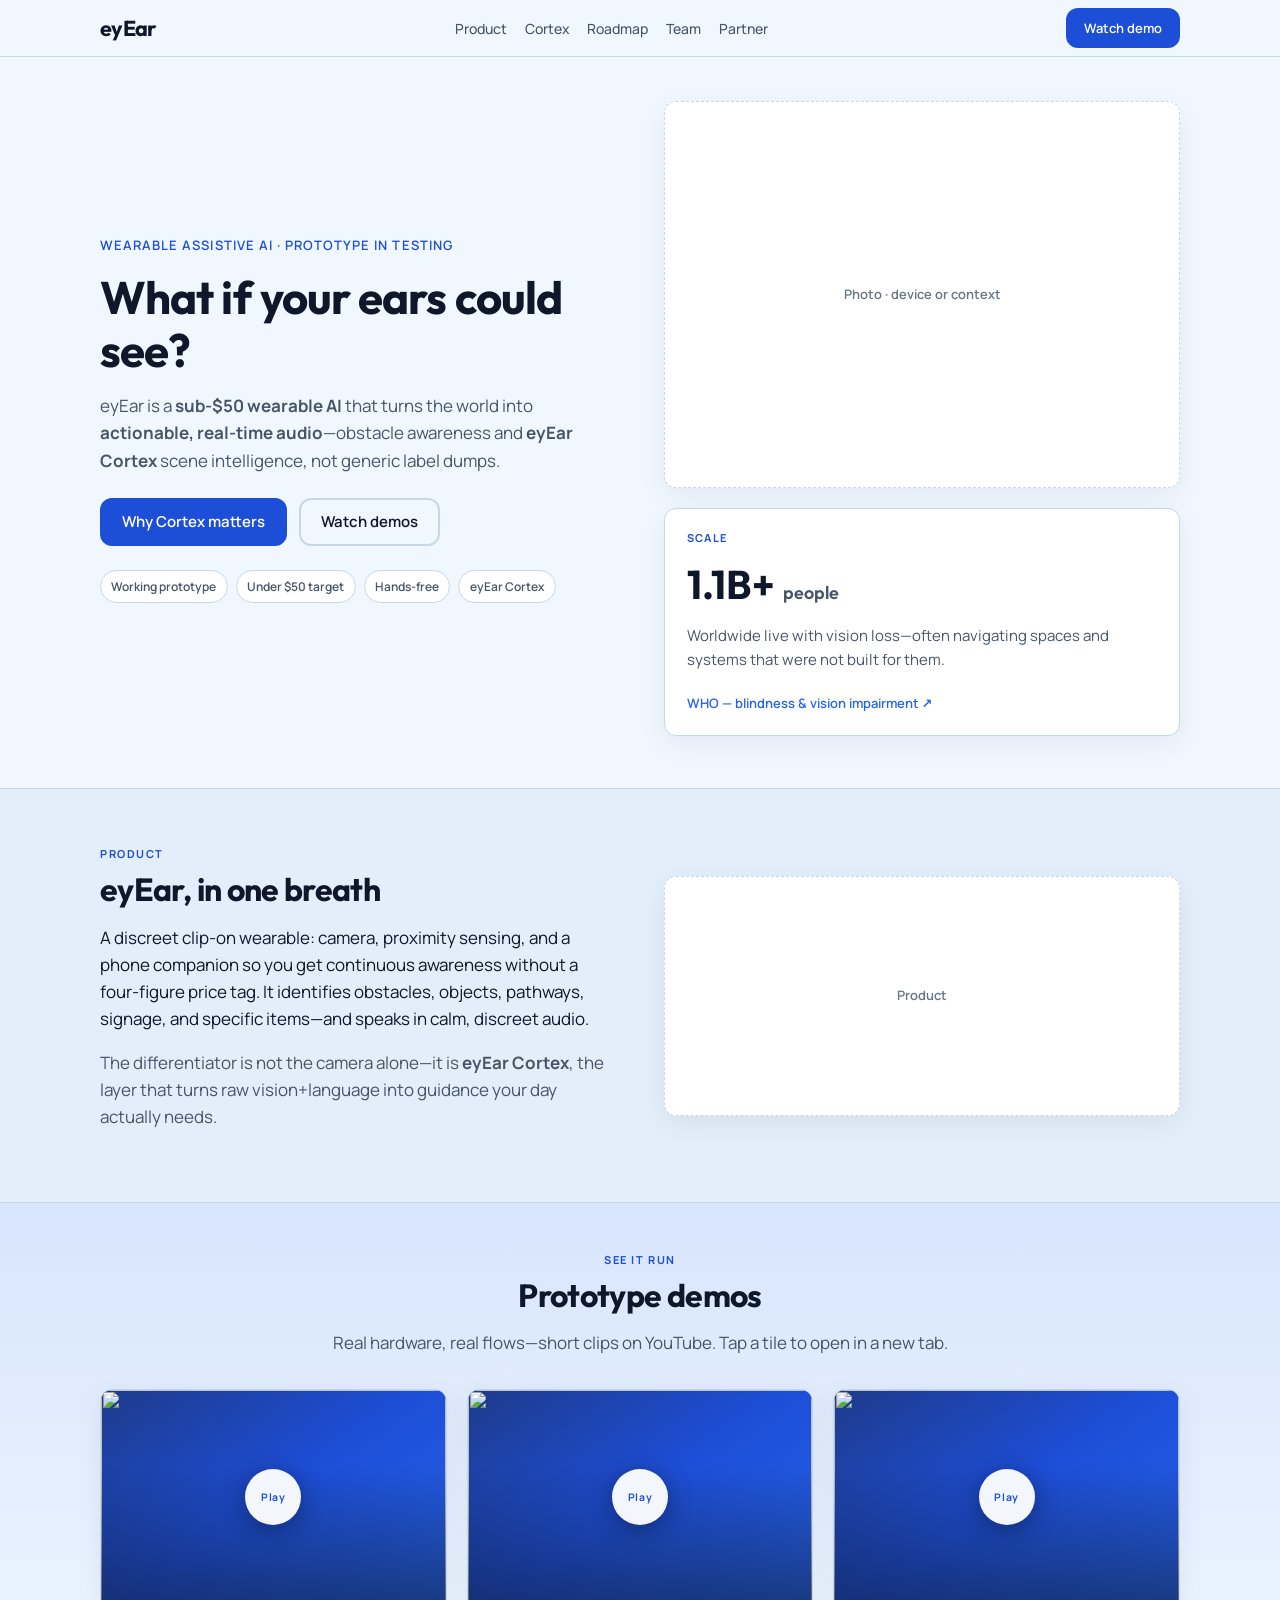
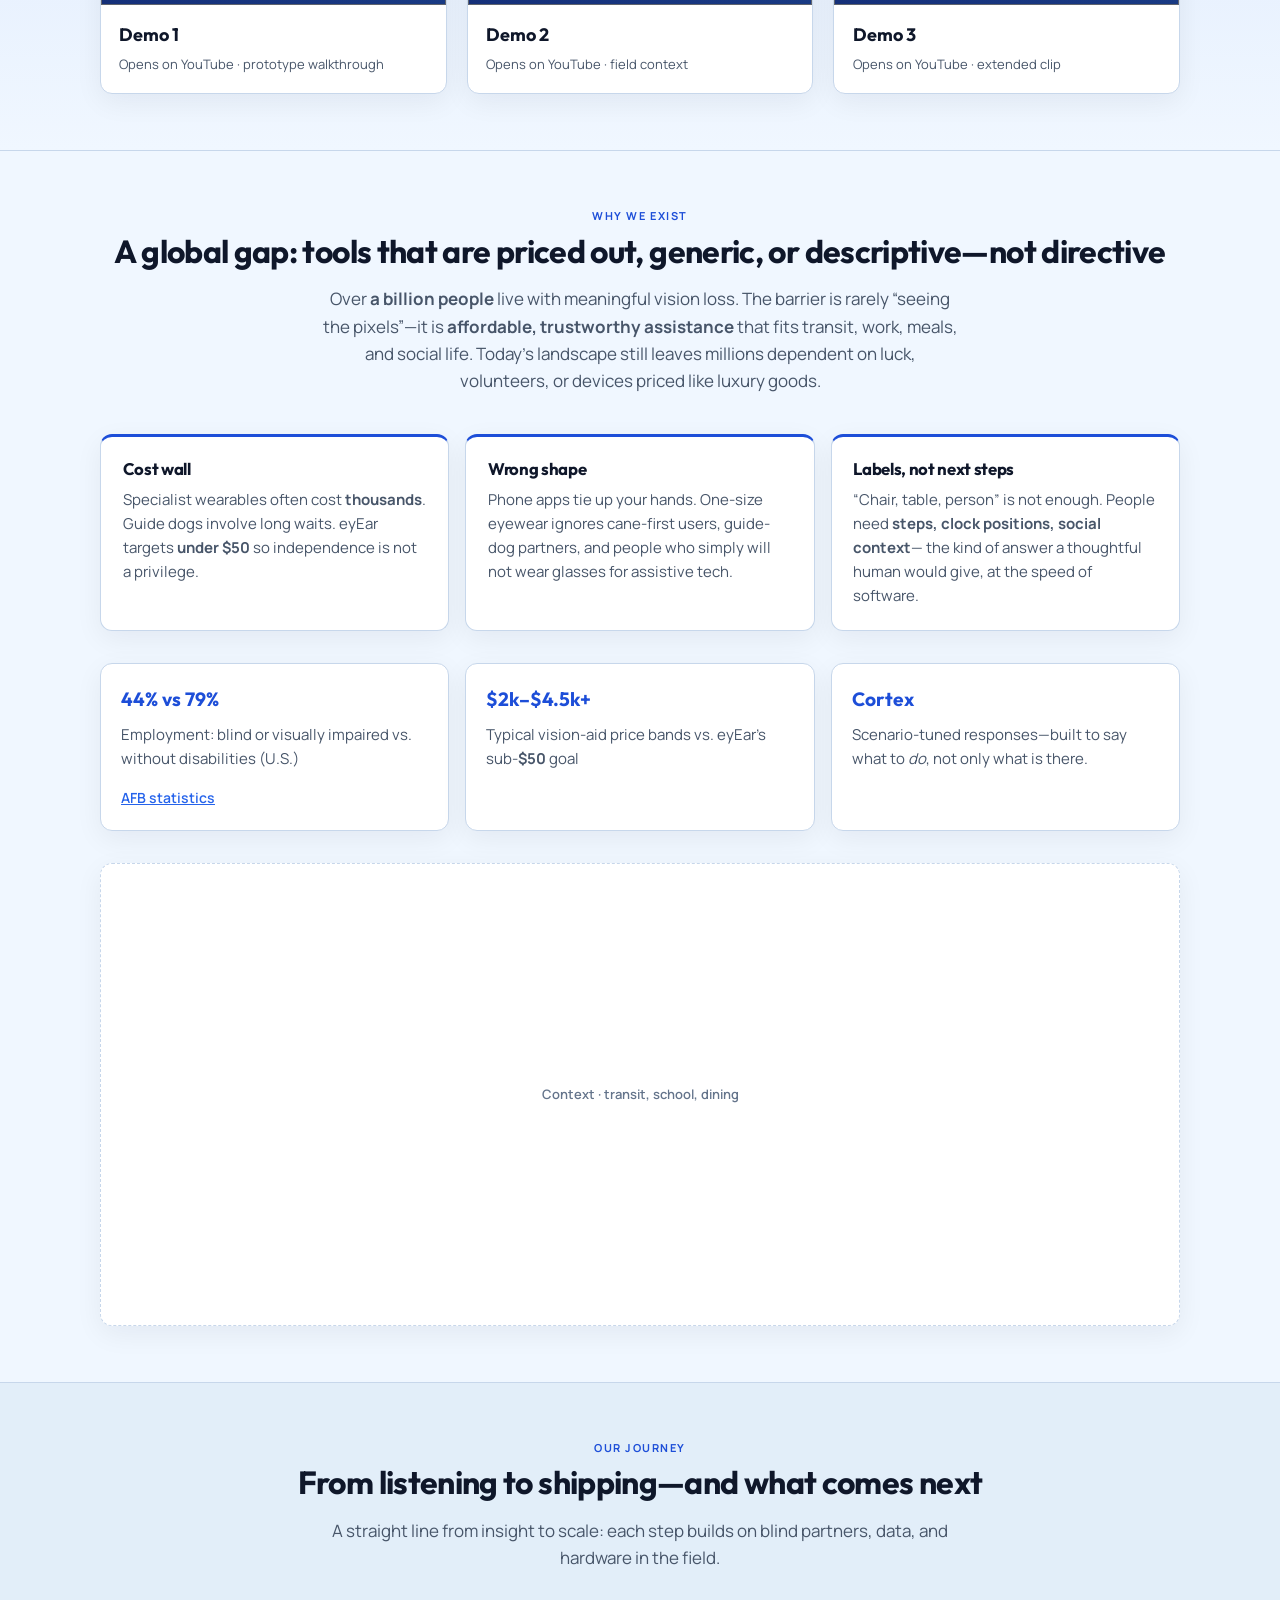
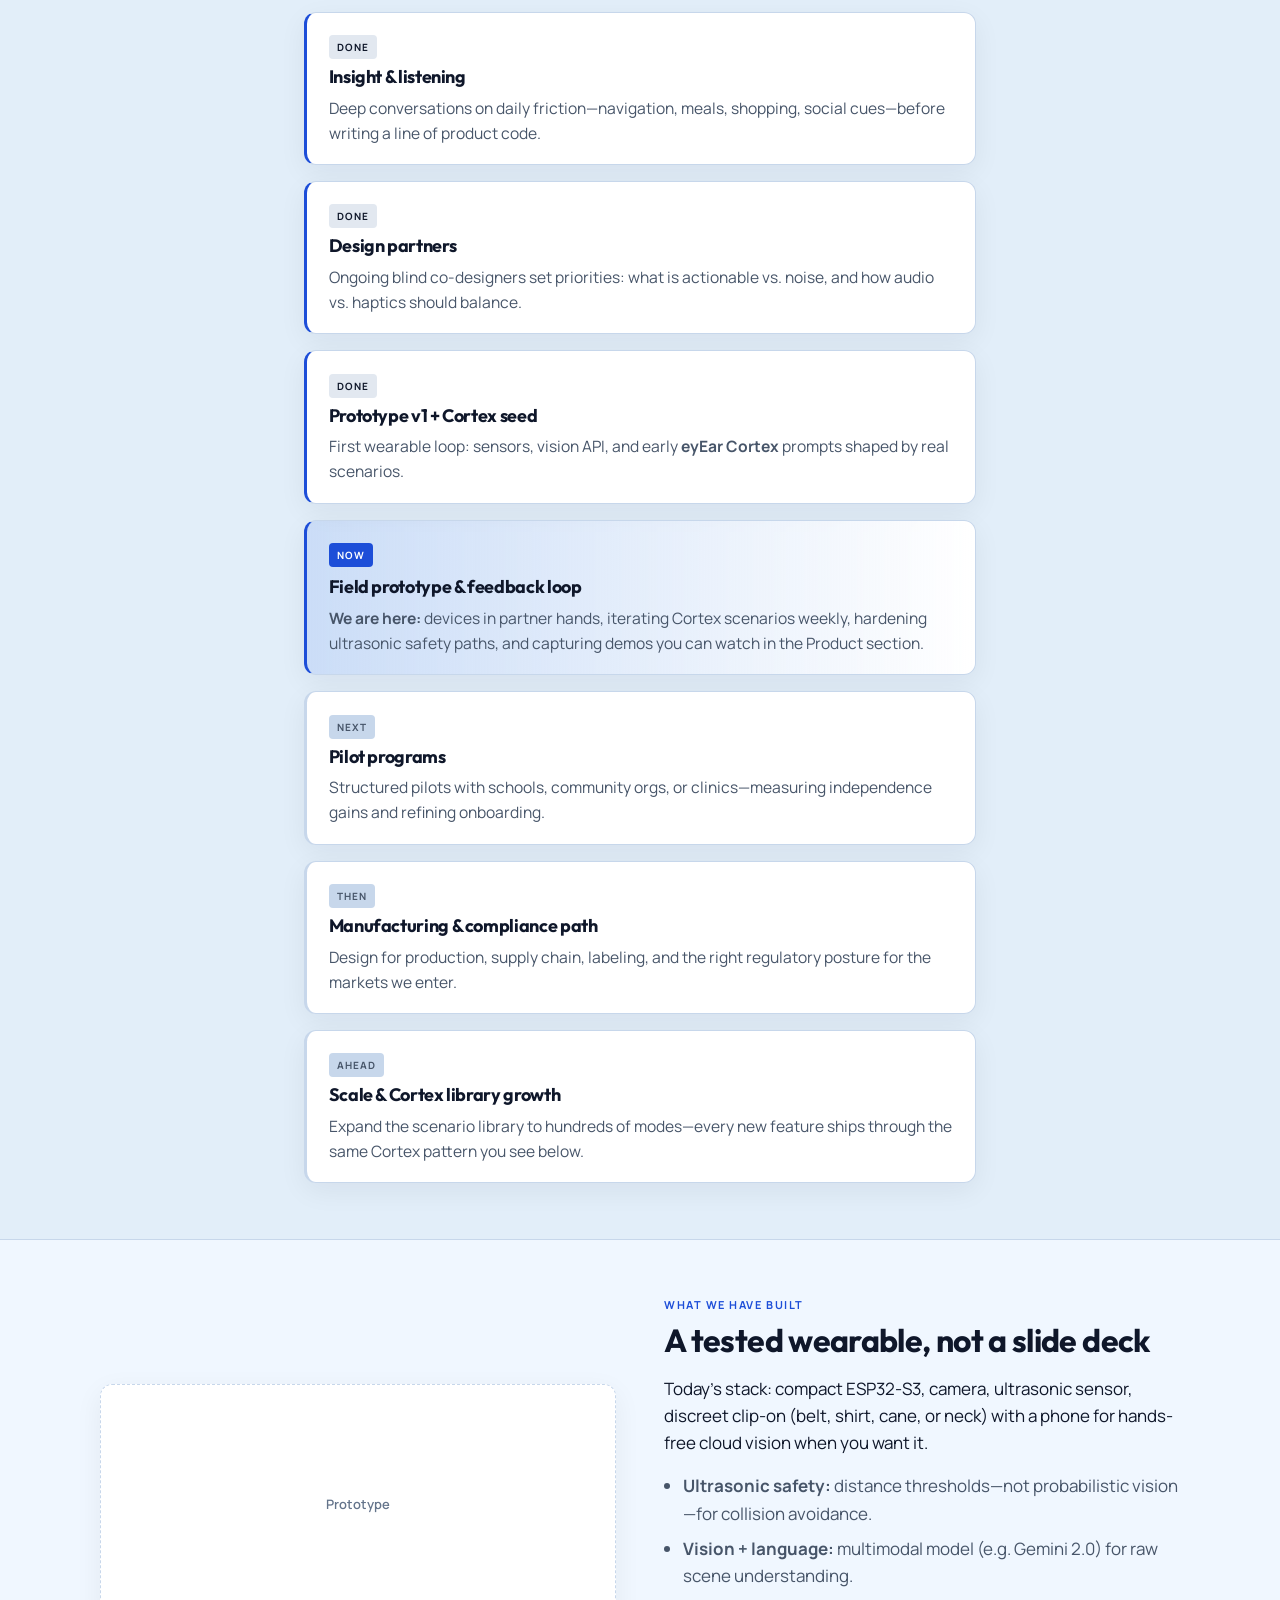
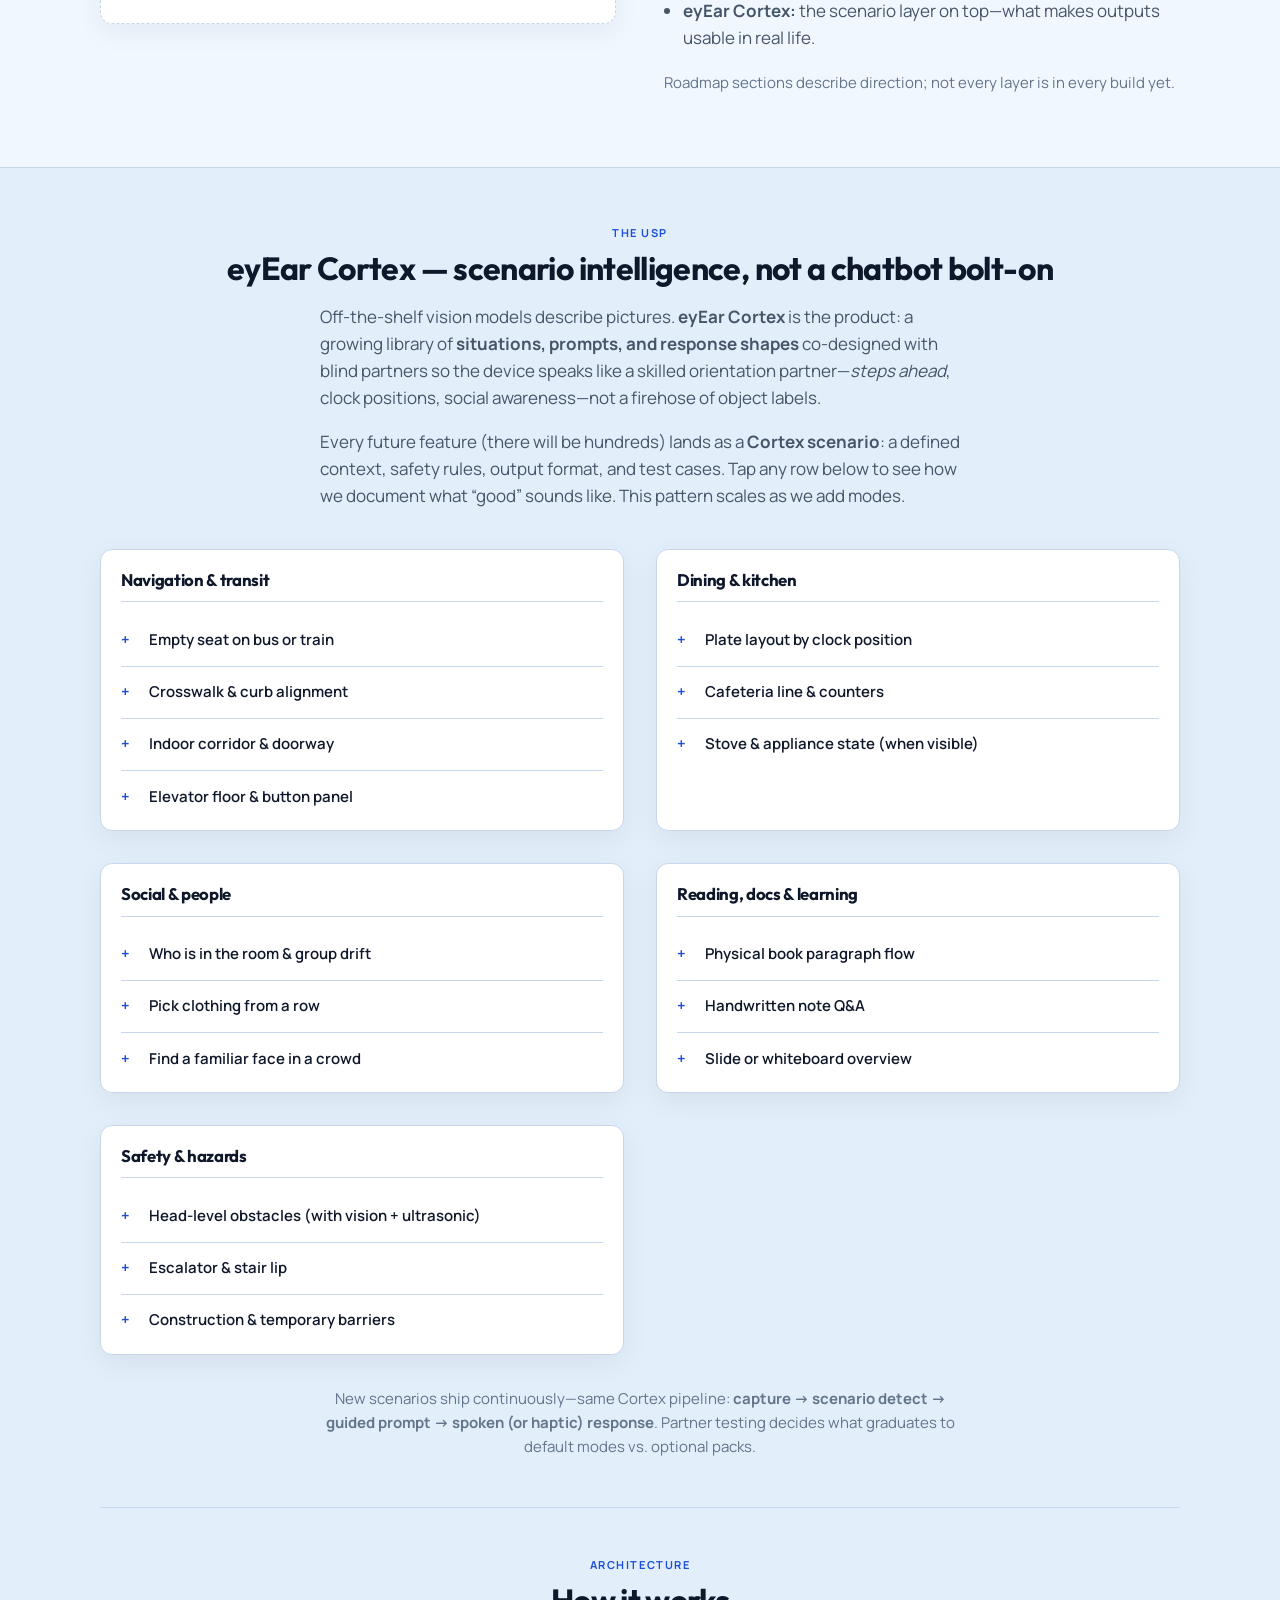
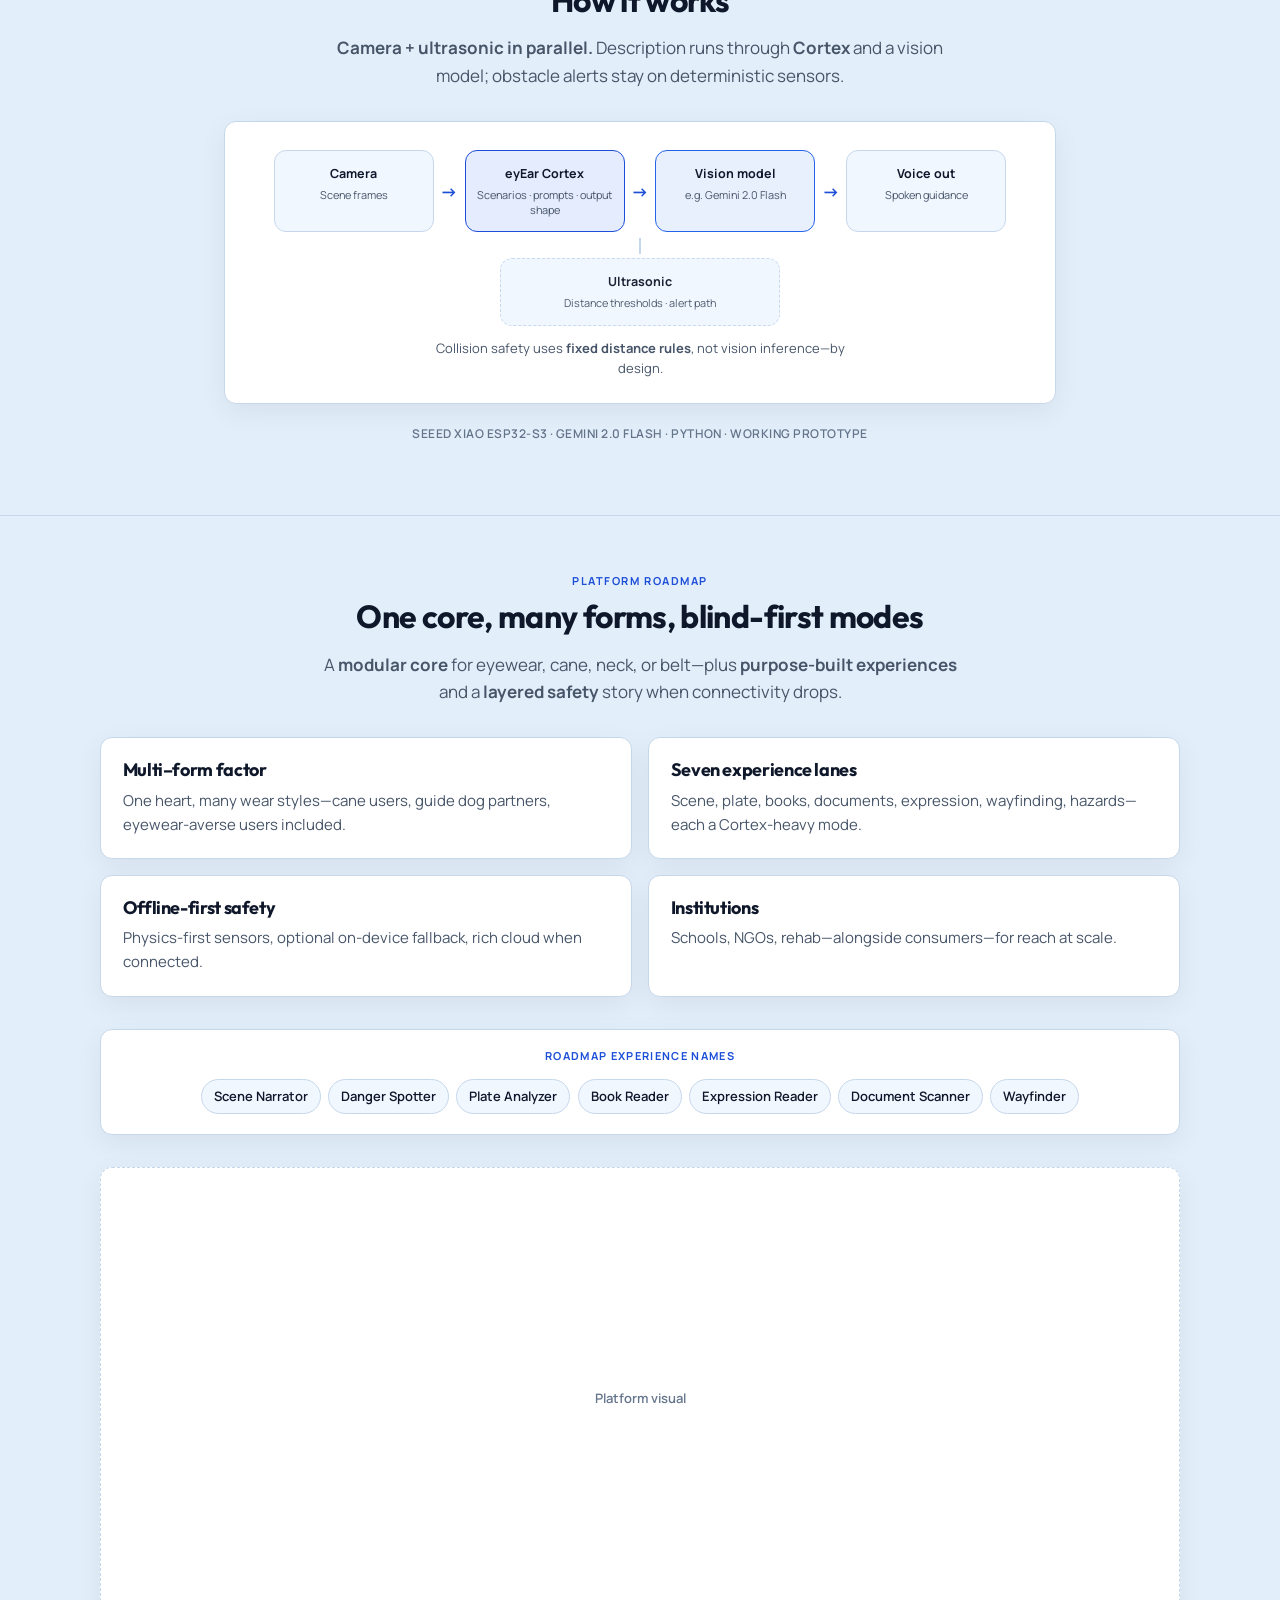
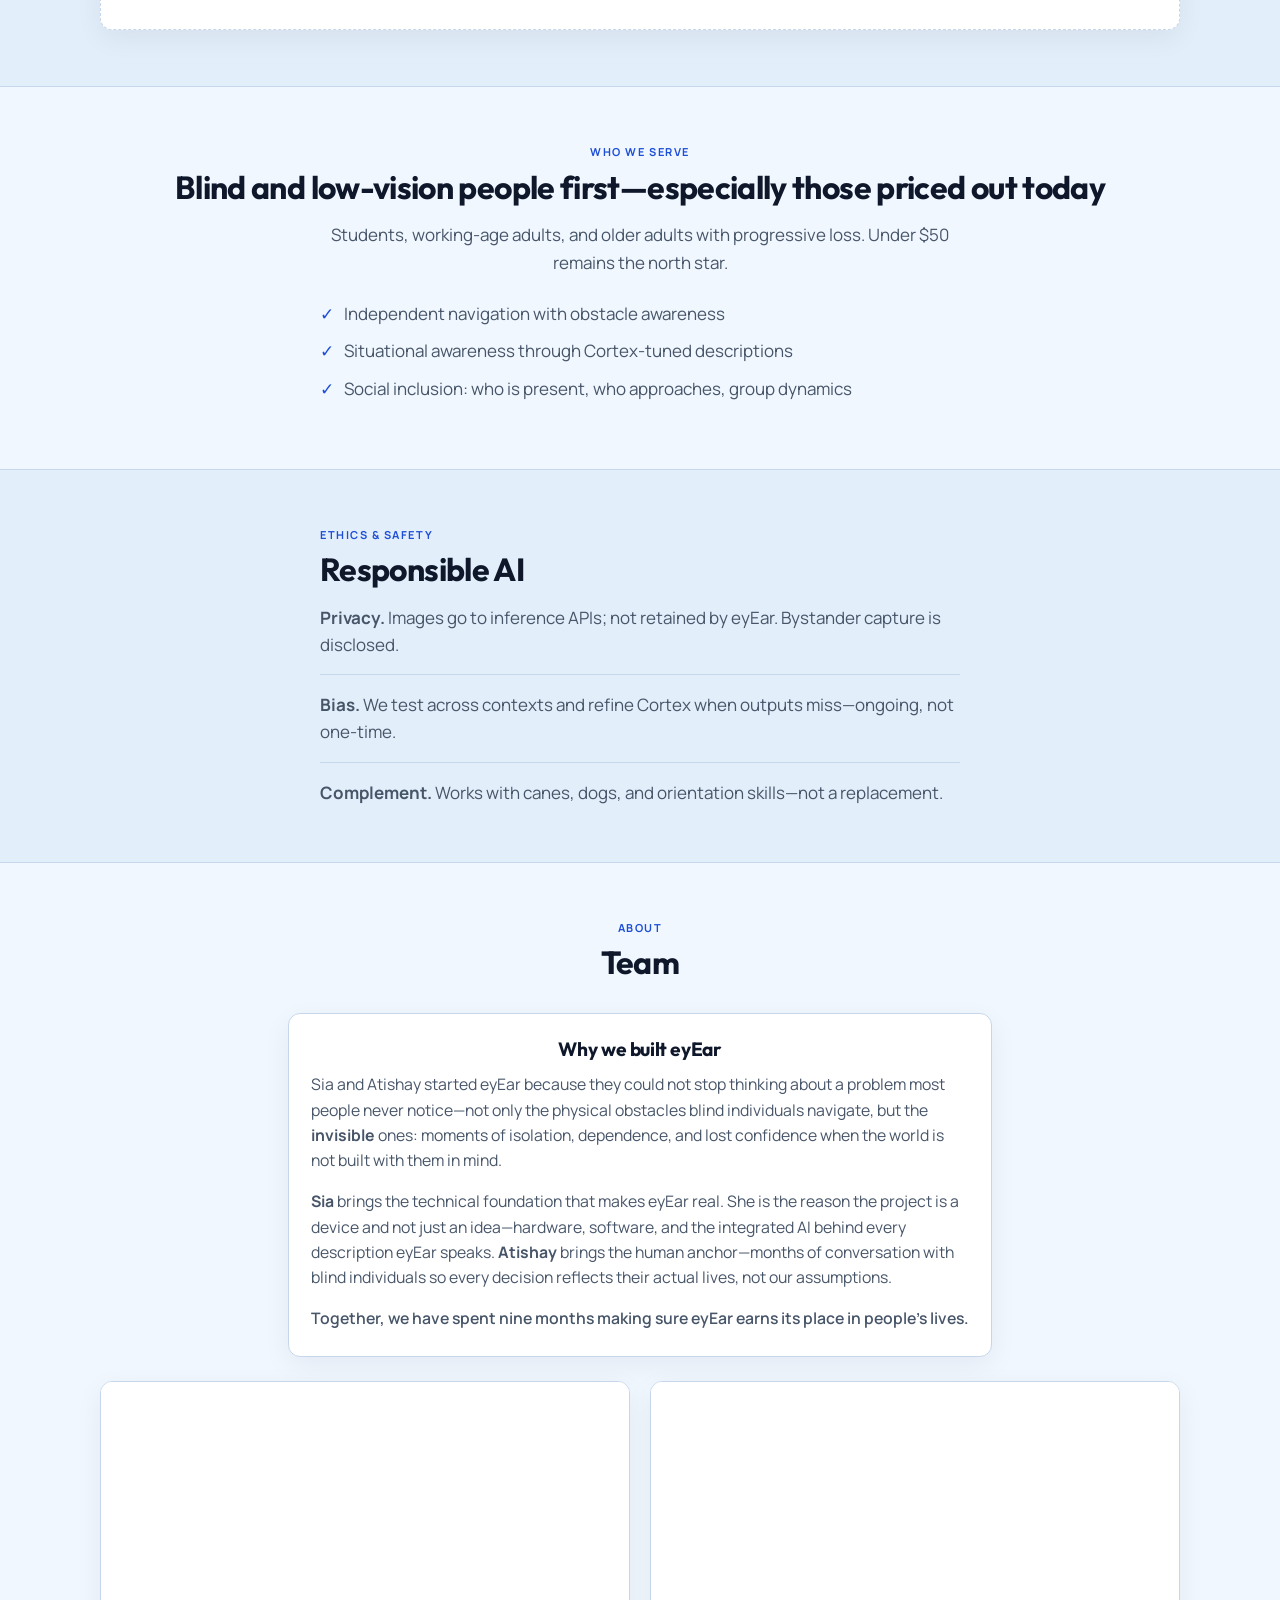
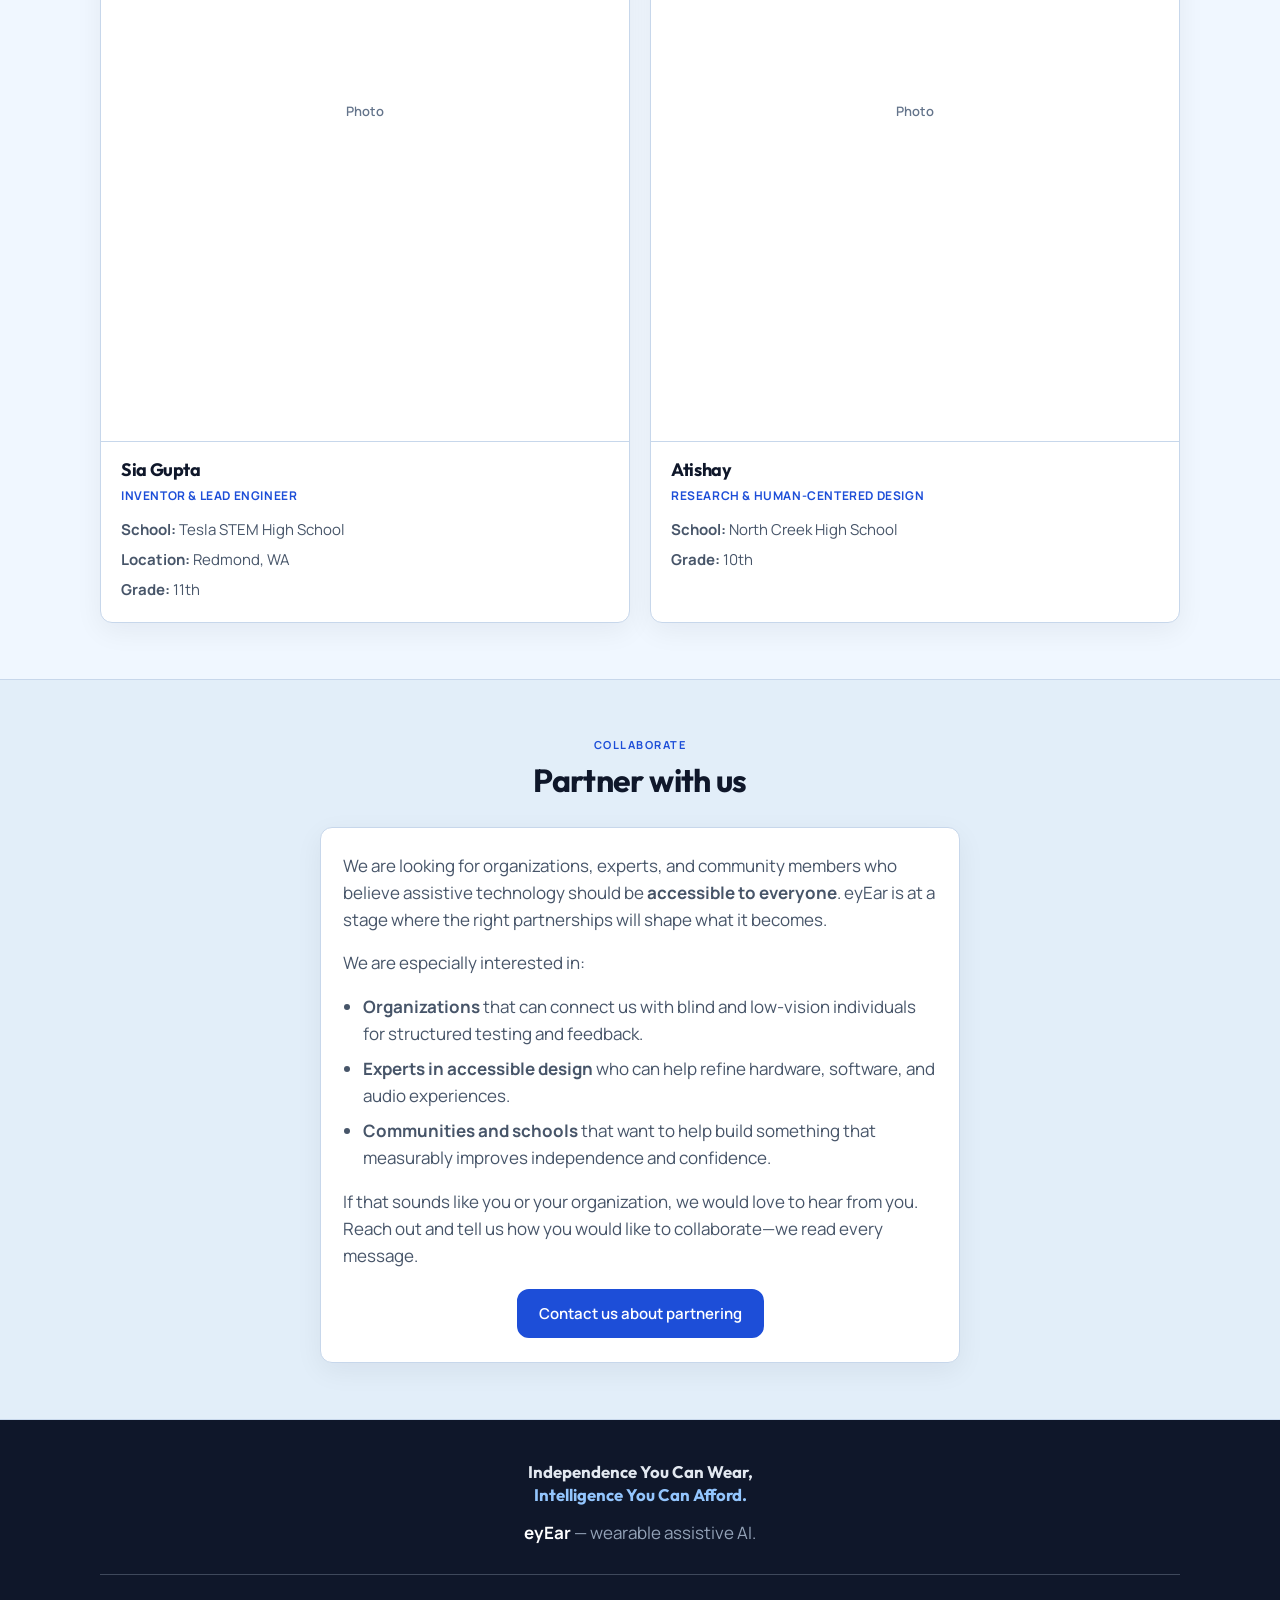
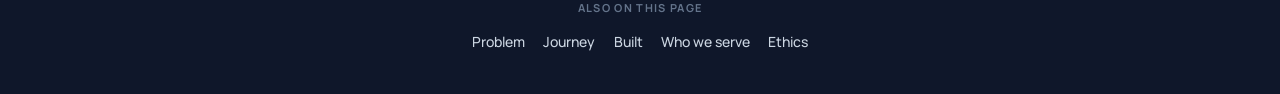
==== index.html @ b8bfc8df "Initial upload of website" ====
<!DOCTYPE html>
<html lang="en">
  <head>
    <meta charset="UTF-8" />
    <meta name="viewport" content="width=device-width, initial-scale=1" />
    <meta name="color-scheme" content="light" />
    <meta name="theme-color" content="#eff6ff" />
    <meta
      name="description"
      content="eyEar is wearable assistive AI with eyEar Cortex—scenario intelligence for blind and low-vision users. Independence you can wear; intelligence you can afford."
    />
    <title>eyEar — Wearable assistive AI</title>
    <link rel="preconnect" href="https://fonts.googleapis.com" />
    <link rel="preconnect" href="https://fonts.gstatic.com" crossorigin />
    <link
      href="https://fonts.googleapis.com/css2?family=Manrope:wght@400;500;600;700&family=Outfit:wght@500;600;700;800&display=swap"
      rel="stylesheet"
    />
    <link rel="stylesheet" href="styles.css" />
  </head>
  <body>
    <a class="skip" href="#main">Skip to content</a>

    <header class="top">
      <div class="wrap top__inner">
        <a class="brand" href="#">eyEar</a>
        <button
          type="button"
          class="nav-toggle"
          aria-expanded="false"
          aria-controls="site-nav"
        >
          Menu
        </button>
        <nav id="site-nav" class="nav" aria-label="Primary">
          <ul class="nav__list">
            <li><a href="#product">Product</a></li>
            <li><a href="#cortex">Cortex</a></li>
            <li><a href="#vision">Roadmap</a></li>
            <li><a href="#about">Team</a></li>
            <li><a href="#partner">Partner</a></li>
          </ul>
        </nav>
        <a class="btn btn--small btn--solid" href="#product-demos">Watch demo</a>
      </div>
    </header>

    <main id="main">
      <section class="hero" aria-labelledby="hero-title">
        <div class="wrap hero__layout">
          <div class="hero__copy">
            <p class="label">Wearable assistive AI · prototype in testing</p>
            <h1 id="hero-title">What if your ears could see?</h1>
            <p class="hero__lead">
              eyEar is a <strong>sub-$50 wearable AI</strong> that turns the world into
              <strong>actionable, real-time audio</strong>—obstacle awareness and <strong>eyEar Cortex</strong> scene
              intelligence, not generic label dumps.
            </p>
            <div class="hero__actions">
              <a class="btn btn--solid" href="#cortex">Why Cortex matters</a>
              <a class="btn btn--line" href="#product-demos">Watch demos</a>
            </div>
            <ul class="pills" aria-label="Highlights">
              <li>Working prototype</li>
              <li>Under $50 target</li>
              <li>Hands-free</li>
              <li>eyEar Cortex</li>
            </ul>
          </div>
          <aside class="hero__aside">
            <figure class="ph ph--hero" aria-label="Hero image placeholder">
              <figcaption class="ph__cap">Photo · device or context</figcaption>
            </figure>
            <div class="callout" aria-labelledby="stat-h">
              <p class="callout__label" id="stat-h">Scale</p>
              <p class="callout__num">1.1B+ <span class="callout__unit">people</span></p>
              <p class="callout__text">
                Worldwide live with vision loss—often navigating spaces and systems that were not built for them.
              </p>
              <a class="callout__link" href="https://www.who.int/news-room/fact-sheets/detail/blindness-and-visual-impairment"
                >WHO — blindness &amp; vision impairment ↗</a
              >
            </div>
          </aside>
        </div>
      </section>

      <section id="product" class="product-section" aria-labelledby="product-title">
        <div class="product-section__intro section--wash">
          <div class="wrap split">
            <div class="split__text">
              <p class="kicker">Product</p>
              <h2 id="product-title">eyEar, in one breath</h2>
              <p>
                A discreet clip-on wearable: camera, proximity sensing, and a phone companion so you get continuous
                awareness without a four-figure price tag. It identifies obstacles, objects, pathways, signage, and
                specific items—and speaks in calm, discreet audio.
              </p>
              <p class="muted">
                The differentiator is not the camera alone—it is <strong>eyEar Cortex</strong>, the layer that turns raw
                vision+language into guidance your day actually needs.
              </p>
            </div>
            <figure class="ph ph--box" aria-label="Product photo placeholder">
              <figcaption class="ph__cap">Product</figcaption>
            </figure>
          </div>
        </div>
        <div class="product-section__demos" aria-labelledby="product-demos">
          <div class="wrap">
            <p class="kicker kicker--center">See it run</p>
            <h2 id="product-demos" class="center">Prototype demos</h2>
            <p class="narrow center muted-top">
              Real hardware, real flows—short clips on YouTube. Tap a tile to open in a new tab.
            </p>
            <ul class="demo-cards">
              <li>
                <a class="demo-card" href="https://youtu.be/13cVzSRlEhg" target="_blank" rel="noopener noreferrer">
                  <span class="demo-card__screen">
                    <img
                      class="demo-card__thumb"
                      src="https://img.youtube.com/vi/13cVzSRlEhg/hqdefault.jpg"
                      width="480"
                      height="360"
                      alt=""
                      loading="lazy"
                      decoding="async"
                    />
                    <span class="demo-card__play" aria-hidden="true">Play</span>
                  </span>
                  <span class="demo-card__body">
                    <span class="demo-card__title">Demo 1</span>
                    <span class="demo-card__meta">Opens on YouTube · prototype walkthrough</span>
                  </span>
                </a>
              </li>
              <li>
                <a class="demo-card" href="https://youtu.be/rT53shVUpnE" target="_blank" rel="noopener noreferrer">
                  <span class="demo-card__screen">
                    <img
                      class="demo-card__thumb"
                      src="https://img.youtube.com/vi/rT53shVUpnE/hqdefault.jpg"
                      width="480"
                      height="360"
                      alt=""
                      loading="lazy"
                      decoding="async"
                    />
                    <span class="demo-card__play" aria-hidden="true">Play</span>
                  </span>
                  <span class="demo-card__body">
                    <span class="demo-card__title">Demo 2</span>
                    <span class="demo-card__meta">Opens on YouTube · field context</span>
                  </span>
                </a>
              </li>
              <li>
                <a class="demo-card" href="https://youtu.be/G0pZcAsNIGk" target="_blank" rel="noopener noreferrer">
                  <span class="demo-card__screen">
                    <img
                      class="demo-card__thumb"
                      src="https://img.youtube.com/vi/G0pZcAsNIGk/hqdefault.jpg"
                      width="480"
                      height="360"
                      alt=""
                      loading="lazy"
                      decoding="async"
                    />
                    <span class="demo-card__play" aria-hidden="true">Play</span>
                  </span>
                  <span class="demo-card__body">
                    <span class="demo-card__title">Demo 3</span>
                    <span class="demo-card__meta">Opens on YouTube · extended clip</span>
                  </span>
                </a>
              </li>
            </ul>
          </div>
        </div>
      </section>

      <section id="problem" class="section">
        <div class="wrap">
          <p class="kicker kicker--center">Why we exist</p>
          <h2 class="center">A global gap: tools that are priced out, generic, or descriptive—not directive</h2>
          <p class="narrow center muted-top">
            Over <strong>a billion people</strong> live with meaningful vision loss. The barrier is rarely “seeing the
            pixels”—it is <strong>affordable, trustworthy assistance</strong> that fits transit, work, meals, and social
            life. Today’s landscape still leaves millions dependent on luck, volunteers, or devices priced like luxury
            goods.
          </p>
          <div class="gap-grid">
            <article class="gap-card">
              <h3>Cost wall</h3>
              <p>
                Specialist wearables often cost <strong>thousands</strong>. Guide dogs involve long waits. eyEar targets
                <strong>under $50</strong> so independence is not a privilege.
              </p>
            </article>
            <article class="gap-card">
              <h3>Wrong shape</h3>
              <p>
                Phone apps tie up your hands. One-size eyewear ignores cane-first users, guide-dog partners, and people who
                simply will not wear glasses for assistive tech.
              </p>
            </article>
            <article class="gap-card">
              <h3>Labels, not next steps</h3>
              <p>
                “Chair, table, person” is not enough. People need <strong>steps, clock positions, social context</strong>—
                the kind of answer a thoughtful human would give, at the speed of software.
              </p>
            </article>
          </div>
          <div class="grid-3 grid-3--tight">
            <article class="tile">
              <p class="tile__stat">44% vs 79%</p>
              <p class="tile__body">Employment: blind or visually impaired vs. without disabilities (U.S.)</p>
              <a class="text-link" href="https://afb.org/research-and-initiatives/statistics/employment-bvi">AFB statistics</a>
            </article>
            <article class="tile">
              <p class="tile__stat">$2k–$4.5k+</p>
              <p class="tile__body">Typical vision-aid price bands vs. eyEar’s sub-<strong>$50</strong> goal</p>
            </article>
            <article class="tile">
              <p class="tile__stat">Cortex</p>
              <p class="tile__body">Scenario-tuned responses—built to say what to <em>do</em>, not only what is there.</p>
            </article>
          </div>
          <figure class="ph ph--wide" aria-label="Context image placeholder">
            <figcaption class="ph__cap">Context · transit, school, dining</figcaption>
          </figure>
        </div>
      </section>

      <section id="journey" class="section section--wash">
        <div class="wrap">
          <p class="kicker kicker--center">Our journey</p>
          <h2 class="center">From listening to shipping—and what comes next</h2>
          <p class="narrow center muted-top">
            A straight line from insight to scale: each step builds on blind partners, data, and hardware in the field.
          </p>
          <ol class="roadmap">
            <li class="roadmap__item roadmap__item--done">
              <span class="roadmap__badge roadmap__badge--past">Done</span>
              <h3>Insight &amp; listening</h3>
              <p>
                Deep conversations on daily friction—navigation, meals, shopping, social cues—before writing a line of
                product code.
              </p>
            </li>
            <li class="roadmap__item roadmap__item--done">
              <span class="roadmap__badge roadmap__badge--past">Done</span>
              <h3>Design partners</h3>
              <p>
                Ongoing blind co-designers set priorities: what is actionable vs. noise, and how audio vs. haptics should
                balance.
              </p>
            </li>
            <li class="roadmap__item roadmap__item--done">
              <span class="roadmap__badge roadmap__badge--past">Done</span>
              <h3>Prototype v1 + Cortex seed</h3>
              <p>
                First wearable loop: sensors, vision API, and early <strong>eyEar Cortex</strong> prompts shaped by
                real scenarios.
              </p>
            </li>
            <li class="roadmap__item roadmap__item--now">
              <span class="roadmap__badge roadmap__badge--now">Now</span>
              <h3>Field prototype &amp; feedback loop</h3>
              <p>
                <strong>We are here:</strong> devices in partner hands, iterating Cortex scenarios weekly, hardening
                ultrasonic safety paths, and capturing demos you can watch in the Product section.
              </p>
            </li>
            <li class="roadmap__item">
              <span class="roadmap__badge">Next</span>
              <h3>Pilot programs</h3>
              <p>
                Structured pilots with schools, community orgs, or clinics—measuring independence gains and refining
                onboarding.
              </p>
            </li>
            <li class="roadmap__item">
              <span class="roadmap__badge">Then</span>
              <h3>Manufacturing &amp; compliance path</h3>
              <p>
                Design for production, supply chain, labeling, and the right regulatory posture for the markets we enter.
              </p>
            </li>
            <li class="roadmap__item">
              <span class="roadmap__badge">Ahead</span>
              <h3>Scale &amp; Cortex library growth</h3>
              <p>
                Expand the scenario library to hundreds of modes—every new feature ships through the same Cortex pattern
                you see below.
              </p>
            </li>
          </ol>
        </div>
      </section>

      <section id="built" class="section">
        <div class="wrap split split--flip">
          <figure class="ph ph--box" aria-label="Prototype placeholder">
            <figcaption class="ph__cap">Prototype</figcaption>
          </figure>
          <div class="split__text">
            <p class="kicker">What we have built</p>
            <h2>A tested wearable, not a slide deck</h2>
            <p>
              Today’s stack: compact ESP32-S3, camera, ultrasonic sensor, discreet clip-on (belt, shirt, cane, or neck)
              with a phone for hands-free cloud vision when you want it.
            </p>
            <ul class="bullets">
              <li><strong>Ultrasonic safety:</strong> distance thresholds—not probabilistic vision—for collision avoidance.</li>
              <li><strong>Vision + language:</strong> multimodal model (e.g. Gemini 2.0) for raw scene understanding.</li>
              <li><strong>eyEar Cortex:</strong> the scenario layer on top—what makes outputs usable in real life.</li>
            </ul>
            <p class="note">Roadmap sections describe direction; not every layer is in every build yet.</p>
          </div>
        </div>
      </section>

      <section id="cortex" class="section section--cortex section--wash" aria-labelledby="cortex-title">
        <div class="wrap">
          <p class="kicker kicker--center">The USP</p>
          <h2 id="cortex-title" class="center">eyEar Cortex — scenario intelligence, not a chatbot bolt-on</h2>
          <div class="cortex-intro narrow center">
            <p>
              Off-the-shelf vision models describe pictures. <strong>eyEar Cortex</strong> is the product: a growing
              library of <strong>situations, prompts, and response shapes</strong> co-designed with blind partners so the
              device speaks like a skilled orientation partner—<em>steps ahead</em>, clock positions, social awareness—not
              a firehose of object labels.
            </p>
            <p>
              Every future feature (there will be hundreds) lands as a <strong>Cortex scenario</strong>: a defined
              context, safety rules, output format, and test cases. Tap any row below to see how we document what “good”
              sounds like. This pattern scales as we add modes.
            </p>
          </div>

          <div class="cortex-showcase">
            <div class="cortex-cat">
              <h3 class="cortex-cat__title">Navigation &amp; transit</h3>
              <details class="cortex-item">
                <summary>Empty seat on bus or train</summary>
                <div class="cortex-item__body">
                  <p><strong>Goal:</strong> Find sittable space and approach path.</p>
                  <p><strong>Example output:</strong> “Empty seat two steps ahead, slightly to your right; aisle clear.”</p>
                </div>
              </details>
              <details class="cortex-item">
                <summary>Crosswalk &amp; curb alignment</summary>
                <div class="cortex-item__body">
                  <p><strong>Goal:</strong> Align to crossing box and confirm signal phase when visible.</p>
                  <p><strong>Example output:</strong> “Curb straight ahead; crosswalk stripes underfoot; pedestrian signal on your left shows walk.”</p>
                </div>
              </details>
              <details class="cortex-item">
                <summary>Indoor corridor &amp; doorway</summary>
                <div class="cortex-item__body">
                  <p><strong>Goal:</strong> Center in hall, announce doors and turns.</p>
                  <p><strong>Example output:</strong> “Hall continues 8 meters; open doorway 2 o’clock—likely restroom sign.”</p>
                </div>
              </details>
              <details class="cortex-item">
                <summary>Elevator floor &amp; button panel</summary>
                <div class="cortex-item__body">
                  <p><strong>Goal:</strong> Read floor indicator and describe control layout.</p>
                  <p><strong>Example output:</strong> “Panel on right; ‘3’ illuminated; braille strip along bottom edge.”</p>
                </div>
              </details>
            </div>

            <div class="cortex-cat">
              <h3 class="cortex-cat__title">Dining &amp; kitchen</h3>
              <details class="cortex-item">
                <summary>Plate layout by clock position</summary>
                <div class="cortex-item__body">
                  <p><strong>Goal:</strong> Map food for utensil approach.</p>
                  <p><strong>Example output:</strong> “Avocado at 3, sandwich at 6, jam at 9.”</p>
                </div>
              </details>
              <details class="cortex-item">
                <summary>Cafeteria line &amp; counters</summary>
                <div class="cortex-item__body">
                  <p><strong>Goal:</strong> Describe stations and shortest queue hint.</p>
                  <p><strong>Example output:</strong> “Three stations: salad left, hot entree center, cashier right; middle line shortest.”</p>
                </div>
              </details>
              <details class="cortex-item">
                <summary>Stove &amp; appliance state (when visible)</summary>
                <div class="cortex-item__body">
                  <p><strong>Goal:</strong> Surface obvious on/off cues—always paired with ultrasonic safety elsewhere.</p>
                  <p><strong>Example output:</strong> “Front-left burner glow red; kettle on rear right.”</p>
                </div>
              </details>
            </div>

            <div class="cortex-cat">
              <h3 class="cortex-cat__title">Social &amp; people</h3>
              <details class="cortex-item">
                <summary>Who is in the room &amp; group drift</summary>
                <div class="cortex-item__body">
                  <p><strong>Goal:</strong> Orientation to faces, proximity, whether attention shifted.</p>
                  <p><strong>Example output:</strong> “Three people in arc ahead; two turned toward the door—conversation may have moved.”</p>
                </div>
              </details>
              <details class="cortex-item">
                <summary>Pick clothing from a row</summary>
                <div class="cortex-item__body">
                  <p><strong>Goal:</strong> Distinguish shirts by color/pattern and position.</p>
                  <p><strong>Example output:</strong> “Blue shirt, second from the left on the rack.”</p>
                </div>
              </details>
              <details class="cortex-item">
                <summary>Find a familiar face in a crowd</summary>
                <div class="cortex-item__body">
                  <p><strong>Goal:</strong> Directional cue + distance when partner provided reference.</p>
                  <p><strong>Example output:</strong> “Possible match 11 o’clock, ~4 meters, navy jacket.”</p>
                </div>
              </details>
            </div>

            <div class="cortex-cat">
              <h3 class="cortex-cat__title">Reading, docs &amp; learning</h3>
              <details class="cortex-item">
                <summary>Physical book paragraph flow</summary>
                <div class="cortex-item__body">
                  <p><strong>Goal:</strong> Page boundaries, read order, bookmarking (roadmap).</p>
                  <p><strong>Example output:</strong> “New paragraph starting; header ‘Chapter 4’ at top of page.”</p>
                </div>
              </details>
              <details class="cortex-item">
                <summary>Handwritten note Q&amp;A</summary>
                <div class="cortex-item__body">
                  <p><strong>Goal:</strong> Semantic search over captured text—“what date is mentioned?”</p>
                  <p><strong>Example output:</strong> “Date line: March 15 near signature.”</p>
                </div>
              </details>
              <details class="cortex-item">
                <summary>Slide or whiteboard overview</summary>
                <div class="cortex-item__body">
                  <p><strong>Goal:</strong> Bullet structure for classroom or meeting access.</p>
                  <p><strong>Example output:</strong> “Three bullets: Budget, Timeline, Risks—timeline bullet has a sub-list.”</p>
                </div>
              </details>
            </div>

            <div class="cortex-cat">
              <h3 class="cortex-cat__title">Safety &amp; hazards</h3>
              <details class="cortex-item">
                <summary>Head-level obstacles (with vision + ultrasonic)</summary>
                <div class="cortex-item__body">
                  <p><strong>Goal:</strong> Complement cane sweep with branch, sign, or cabinet context.</p>
                  <p><strong>Example output:</strong> “Low branch ahead at forehead height; step left to clear.”</p>
                </div>
              </details>
              <details class="cortex-item">
                <summary>Escalator &amp; stair lip</summary>
                <div class="cortex-item__body">
                  <p><strong>Goal:</strong> Clear edge and direction of travel cues.</p>
                  <p><strong>Example output:</strong> “Escalator mouth 2 steps ahead; handrail on your right.”</p>
                </div>
              </details>
              <details class="cortex-item">
                <summary>Construction &amp; temporary barriers</summary>
                <div class="cortex-item__body">
                  <p><strong>Goal:</strong> Narrate tape, cones, and alternate path hints.</p>
                  <p><strong>Example output:</strong> “Yellow tape crosses sidewalk; gap at 10 o’clock.”</p>
                </div>
              </details>
            </div>
          </div>

          <p class="cortex-footnote narrow center">
            New scenarios ship continuously—same Cortex pipeline: <strong>capture → scenario detect → guided prompt →
            spoken (or haptic) response</strong>. Partner testing decides what graduates to default modes vs. optional
            packs.
          </p>

          <div class="cortex-how" aria-labelledby="how-it-works-title">
            <p class="kicker kicker--center">Architecture</p>
            <h2 id="how-it-works-title" class="center">How it works</h2>
            <p class="narrow center muted-top">
              <strong>Camera + ultrasonic in parallel.</strong> Description runs through <strong>Cortex</strong> and a
              vision model; obstacle alerts stay on deterministic sensors.
            </p>
            <div
              class="flow-diagram"
              role="img"
              aria-label="Data flow: camera to Cortex to Gemini to voice; ultrasonic branch for alerts"
            >
              <div class="flow-diagram__main">
                <div class="flow-node">
                  <span class="flow-node__title">Camera</span>
                  <span class="flow-node__sub">Scene frames</span>
                </div>
                <span class="flow-arrow" aria-hidden="true">→</span>
                <div class="flow-node flow-node--cortex">
                  <span class="flow-node__title">eyEar Cortex</span>
                  <span class="flow-node__sub">Scenarios · prompts · output shape</span>
                </div>
                <span class="flow-arrow" aria-hidden="true">→</span>
                <div class="flow-node flow-node--model">
                  <span class="flow-node__title">Vision model</span>
                  <span class="flow-node__sub">e.g. Gemini 2.0 Flash</span>
                </div>
                <span class="flow-arrow" aria-hidden="true">→</span>
                <div class="flow-node">
                  <span class="flow-node__title">Voice out</span>
                  <span class="flow-node__sub">Spoken guidance</span>
                </div>
              </div>
              <div class="flow-diagram__join" aria-hidden="true"></div>
              <div class="flow-diagram__branch">
                <div class="flow-node flow-node--sensor">
                  <span class="flow-node__title">Ultrasonic</span>
                  <span class="flow-node__sub">Distance thresholds · alert path</span>
                </div>
                <p class="flow-diagram__note">
                  Collision safety uses <strong>fixed distance rules</strong>, not vision inference—by design.
                </p>
              </div>
            </div>
            <p class="center tech">Seeed XIAO ESP32-S3 · Gemini 2.0 Flash · Python · working prototype</p>
          </div>
        </div>
      </section>

      <section id="vision" class="section section--wash">
        <div class="wrap">
          <p class="kicker kicker--center">Platform roadmap</p>
          <h2 class="center">One core, many forms, blind-first modes</h2>
          <p class="narrow center muted-top">
            A <strong>modular core</strong> for eyewear, cane, neck, or belt—plus <strong>purpose-built experiences</strong>
            and a <strong>layered safety</strong> story when connectivity drops.
          </p>
          <div class="grid-2">
            <article class="panel">
              <h3>Multi–form factor</h3>
              <p>One heart, many wear styles—cane users, guide dog partners, eyewear-averse users included.</p>
            </article>
            <article class="panel">
              <h3>Seven experience lanes</h3>
              <p>Scene, plate, books, documents, expression, wayfinding, hazards—each a Cortex-heavy mode.</p>
            </article>
            <article class="panel">
              <h3>Offline-first safety</h3>
              <p>Physics-first sensors, optional on-device fallback, rich cloud when connected.</p>
            </article>
            <article class="panel">
              <h3>Institutions</h3>
              <p>Schools, NGOs, rehab—alongside consumers—for reach at scale.</p>
            </article>
          </div>
          <div class="chip-block">
            <h3 class="chip-block__title">Roadmap experience names</h3>
            <ul class="chips">
              <li>Scene Narrator</li>
              <li>Danger Spotter</li>
              <li>Plate Analyzer</li>
              <li>Book Reader</li>
              <li>Expression Reader</li>
              <li>Document Scanner</li>
              <li>Wayfinder</li>
            </ul>
          </div>
          <figure class="ph ph--wide" aria-label="Platform diagram placeholder">
            <figcaption class="ph__cap">Platform visual</figcaption>
          </figure>
        </div>
      </section>

      <section id="serve" class="section">
        <div class="wrap">
          <p class="kicker kicker--center">Who we serve</p>
          <h2 class="center">Blind and low-vision people first—especially those priced out today</h2>
          <p class="narrow center muted-top">
            Students, working-age adults, and older adults with progressive loss. Under $50 remains the north star.
          </p>
          <ul class="checklist narrow">
            <li>Independent navigation with obstacle awareness</li>
            <li>Situational awareness through Cortex-tuned descriptions</li>
            <li>Social inclusion: who is present, who approaches, group dynamics</li>
          </ul>
        </div>
      </section>

      <section id="ethics" class="section section--wash">
        <div class="wrap narrow">
          <p class="kicker">Ethics &amp; safety</p>
          <h2>Responsible AI</h2>
          <ul class="ethics">
            <li>
              <strong>Privacy.</strong> Images go to inference APIs; not retained by eyEar. Bystander capture is disclosed.
            </li>
            <li>
              <strong>Bias.</strong> We test across contexts and refine Cortex when outputs miss—ongoing, not one-time.
            </li>
            <li>
              <strong>Complement.</strong> Works with canes, dogs, and orientation skills—not a replacement.
            </li>
          </ul>
        </div>
      </section>

      <section id="about" class="section">
        <div class="wrap">
          <p class="kicker kicker--center">About</p>
          <h2 class="center">Team</h2>
          <article class="team-story">
            <h3 class="team-story__title">Why we built eyEar</h3>
            <p>
              Sia and Atishay started eyEar because they could not stop thinking about a problem most people never
              notice—not only the physical obstacles blind individuals navigate, but the <strong>invisible</strong> ones:
              moments of isolation, dependence, and lost confidence when the world is not built with them in mind.
            </p>
            <p>
              <strong>Sia</strong> brings the technical foundation that makes eyEar real. She is the reason the project
              is a device and not just an idea—hardware, software, and the integrated AI behind every description eyEar
              speaks. <strong>Atishay</strong> brings the human anchor—months of conversation with blind individuals so
              every decision reflects their actual lives, not our assumptions.
            </p>
            <p class="team-story__closing">
              Together, we have spent nine months making sure eyEar earns its place in people’s lives.
            </p>
          </article>
          <div class="team-members">
            <article class="team-member">
              <figure class="ph ph--portrait team-member__photo" aria-label="Photo placeholder for Sia Gupta">
                <figcaption class="ph__cap">Photo</figcaption>
              </figure>
              <div class="team-member__body">
                <h3 class="team-member__name">Sia Gupta</h3>
                <p class="team-member__role">Inventor &amp; Lead Engineer</p>
                <p class="team-member__school"><strong>School:</strong> Tesla STEM High School</p>
                <p class="team-member__detail"><strong>Location:</strong> Redmond, WA</p>
                <p class="team-member__detail"><strong>Grade:</strong> 11th</p>
              </div>
            </article>
            <article class="team-member">
              <figure class="ph ph--portrait team-member__photo" aria-label="Photo placeholder for Atishay">
                <figcaption class="ph__cap">Photo</figcaption>
              </figure>
              <div class="team-member__body">
                <h3 class="team-member__name">Atishay</h3>
                <p class="team-member__role">Research &amp; Human-centered Design</p>
                <p class="team-member__school"><strong>School:</strong> North Creek High School</p>
                <p class="team-member__detail"><strong>Grade:</strong> 10th</p>
              </div>
            </article>
          </div>
        </div>
      </section>

      <section id="partner" class="section section--wash">
        <div class="wrap">
          <p class="kicker kicker--center">Collaborate</p>
          <h2 class="center">Partner with us</h2>
          <div class="partner-card">
            <p>
              We are looking for organizations, experts, and community members who believe assistive technology should
              be <strong>accessible to everyone</strong>. eyEar is at a stage where the right partnerships will shape
              what it becomes.
            </p>
            <p>We are especially interested in:</p>
            <ul class="partner-list">
              <li>
                <strong>Organizations</strong> that can connect us with blind and low-vision individuals for structured
                testing and feedback.
              </li>
              <li>
                <strong>Experts in accessible design</strong> who can help refine hardware, software, and audio
                experiences.
              </li>
              <li>
                <strong>Communities and schools</strong> that want to help build something that measurably improves
                independence and confidence.
              </li>
            </ul>
            <p>
              If that sounds like you or your organization, we would love to hear from you. Reach out and tell us how you
              would like to collaborate—we read every message.
            </p>
            <p class="partner-card__cta">
              <a class="btn btn--solid" href="mailto:partners@eyear.org?subject=eyEar%20partnership"
                >Contact us about partnering</a
              >
            </p>
          </div>
        </div>
      </section>
    </main>

    <footer class="foot">
      <div class="wrap foot__inner">
        <p class="foot__tagline">
          <span>Independence You Can Wear,</span>
          <span class="foot__tagline-accent">Intelligence You Can Afford.</span>
        </p>
        <p class="foot__brand"><strong>eyEar</strong> — wearable assistive AI.</p>
        <nav class="foot__nav" aria-label="More on this page">
          <p class="foot__nav-label">Also on this page</p>
          <ul class="foot__nav-list">
            <li><a href="#problem">Problem</a></li>
            <li><a href="#journey">Journey</a></li>
            <li><a href="#built">Built</a></li>
            <li><a href="#serve">Who we serve</a></li>
            <li><a href="#ethics">Ethics</a></li>
          </ul>
        </nav>
      </div>
    </footer>

    <script src="main.js"></script>
  </body>
</html>
---- styles.css ----
/* eyEar — Manrope + Outfit, soft blue-gray base, blue accent */

:root {
  color-scheme: light;
  --bg: #f0f7ff;
  --bg-wash: #e2eef9;
  --surface: #ffffff;
  --ink: #0f172a;
  --muted: #475569;
  --faint: #64748b;
  --line: #c7d7eb;
  --accent: #1d4ed8;
  --accent-hover: #2563eb;
  --accent-soft: rgba(37, 99, 235, 0.12);
  --accent-muted: #2563eb;
  --font: "Manrope", system-ui, -apple-system, sans-serif;
  --font-display: "Outfit", var(--font);
  --wrap: min(1080px, calc(100% - 2rem));
  --radius: 12px;
  --focus: 0 0 0 3px rgba(37, 99, 235, 0.35);
}

*,
*::before,
*::after {
  box-sizing: border-box;
}

html {
  scroll-behavior: smooth;
}

@media (prefers-reduced-motion: reduce) {
  html {
    scroll-behavior: auto;
  }
}

body {
  margin: 0;
  font-family: var(--font);
  font-size: 1.0625rem;
  line-height: 1.6;
  color: var(--ink);
  background: var(--bg);
}

main section[id] {
  scroll-margin-top: 4.5rem;
}

#product-demos {
  scroll-margin-top: 5.5rem;
}

h1,
h2,
h3 {
  font-family: var(--font-display);
  font-weight: 700;
  line-height: 1.15;
  color: var(--ink);
  letter-spacing: -0.02em;
}

h1 {
  font-size: clamp(2rem, 5vw, 2.85rem);
  margin: 0 0 1rem;
}

h2 {
  font-size: clamp(1.45rem, 3.2vw, 2rem);
  margin: 0 0 1rem;
}

h3 {
  font-size: 1.125rem;
  font-weight: 700;
  margin: 0 0 0.5rem;
}

p {
  margin: 0 0 1rem;
}

a {
  color: var(--accent-muted);
}

a:hover {
  color: var(--accent);
}

.skip {
  position: absolute;
  left: -9999px;
  top: 0;
  z-index: 100;
  padding: 0.65rem 1rem;
  background: var(--ink);
  color: #fff;
  font-weight: 600;
  text-decoration: none;
  border-radius: 0 0 var(--radius) 0;
}

.skip:focus {
  left: 0;
  outline: none;
  box-shadow: var(--focus);
}

.wrap {
  width: var(--wrap);
  margin: 0 auto;
}

.narrow {
  max-width: 40rem;
  margin-left: auto;
  margin-right: auto;
}

.center {
  text-align: center;
}

.muted {
  color: var(--muted);
}

.muted-top {
  margin-top: 0.5rem;
  color: var(--muted);
}

.note {
  font-size: 0.9375rem;
  color: var(--faint);
  margin-top: 1.25rem;
}

/* Header */
.top {
  position: sticky;
  top: 0;
  z-index: 50;
  background: rgba(240, 247, 255, 0.94);
  backdrop-filter: blur(12px);
  border-bottom: 1px solid var(--line);
}

.top__inner {
  display: flex;
  flex-wrap: wrap;
  align-items: center;
  gap: 0.75rem 1rem;
  min-height: 3.5rem;
  padding: 0.5rem 0;
}

.brand {
  font-family: var(--font-display);
  font-weight: 700;
  font-size: 1.35rem;
  color: var(--ink);
  text-decoration: none;
  letter-spacing: -0.03em;
}

.brand:hover {
  color: var(--accent);
}

.brand:focus-visible {
  outline: none;
  box-shadow: var(--focus);
  border-radius: 6px;
}

.nav-toggle {
  display: none;
  margin-left: auto;
  font: inherit;
  font-weight: 600;
  font-size: 0.875rem;
  padding: 0.45rem 0.75rem;
  border: 1px solid var(--line);
  border-radius: var(--radius);
  background: var(--surface);
  color: var(--ink);
  cursor: pointer;
}

.nav-toggle:focus-visible {
  outline: none;
  box-shadow: var(--focus);
}

.nav {
  flex: 1;
  display: flex;
  justify-content: center;
}

.nav__list {
  display: flex;
  flex-wrap: wrap;
  gap: 0.25rem 1.1rem;
  list-style: none;
  margin: 0;
  padding: 0;
  justify-content: center;
}

.nav a {
  font-size: 0.875rem;
  font-weight: 500;
  color: var(--muted);
  text-decoration: none;
}

.nav a:hover {
  color: var(--ink);
}

.nav a:focus-visible {
  outline: none;
  box-shadow: var(--focus);
  border-radius: 4px;
}

.top .btn--small {
  flex-shrink: 0;
}

@media (max-width: 768px) {
  .nav-toggle {
    display: block;
  }

  .top .btn--small {
    order: 3;
  }

  .nav {
    order: 4;
    flex: 1 1 100%;
    display: none;
    padding: 0.75rem 0 0;
    border-top: 1px solid var(--line);
    margin-top: 0.35rem;
  }

  .nav.is-open {
    display: block;
  }

  .nav__list {
    flex-direction: column;
    align-items: flex-start;
  }
}

@media (min-width: 769px) {
  .nav {
    display: flex !important;
  }
}

/* Buttons */
.btn {
  display: inline-flex;
  align-items: center;
  justify-content: center;
  padding: 0.65rem 1.25rem;
  font: inherit;
  font-weight: 600;
  font-size: 0.9375rem;
  border-radius: var(--radius);
  text-decoration: none;
  border: 2px solid transparent;
  cursor: pointer;
  transition: background 0.15s, color 0.15s, border-color 0.15s;
}

.btn:focus-visible {
  outline: none;
  box-shadow: var(--focus);
}

.btn--small {
  padding: 0.45rem 1rem;
  font-size: 0.8125rem;
}

.btn--solid {
  background: var(--accent);
  color: #fff;
  border-color: var(--accent);
}

.btn--solid:hover {
  background: var(--accent-hover);
  border-color: var(--accent-hover);
  color: #fff;
}

.btn--line {
  background: transparent;
  color: var(--ink);
  border-color: var(--line);
}

.btn--line:hover {
  border-color: var(--accent);
  color: var(--accent);
}

/* Hero */
.hero {
  padding: 2.75rem 0 3.25rem;
  border-bottom: 1px solid var(--line);
}

.hero__layout {
  display: grid;
  gap: 2.5rem;
  align-items: start;
}

@media (min-width: 900px) {
  .hero__layout {
    grid-template-columns: 1fr 1fr;
    gap: 3rem;
    align-items: center;
  }
}

.label {
  font-size: 0.8125rem;
  font-weight: 600;
  color: var(--accent);
  text-transform: uppercase;
  letter-spacing: 0.08em;
  margin: 0 0 1rem;
}

.hero__motto {
  font-family: var(--font-display);
  font-size: clamp(1.1rem, 2.8vw, 1.45rem);
  font-weight: 600;
  line-height: 1.4;
  color: var(--muted);
  margin: 0 0 1.15rem;
  max-width: 28rem;
}

.hero__motto-brand {
  display: inline-block;
  color: var(--ink);
  font-weight: 800;
  font-size: 1.05em;
  letter-spacing: -0.03em;
  margin-bottom: 0.2rem;
}

.hero__motto-line {
  color: var(--ink);
  font-weight: 600;
}

.hero__motto-accent {
  color: var(--accent);
  font-weight: 700;
}

.hero__lead {
  color: var(--muted);
  max-width: 36rem;
  margin-bottom: 1.5rem;
}

.hero__actions {
  display: flex;
  flex-wrap: wrap;
  gap: 0.75rem;
  margin-bottom: 1.5rem;
}

.pills {
  display: flex;
  flex-wrap: wrap;
  gap: 0.5rem;
  list-style: none;
  margin: 0;
  padding: 0;
}

.pills li {
  font-size: 0.75rem;
  font-weight: 600;
  padding: 0.35rem 0.65rem;
  border: 1px solid var(--line);
  border-radius: 999px;
  color: var(--muted);
  background: var(--surface);
}

.hero__aside {
  display: flex;
  flex-direction: column;
  gap: 1.25rem;
}

/* Product + demos (merged section) */
.product-section {
  border-bottom: 1px solid var(--line);
}

.product-section__intro {
  padding: 3.5rem 0;
}

.product-section__demos {
  padding: 3rem 0 3.5rem;
  background: linear-gradient(180deg, var(--accent-soft) 0%, var(--bg) 100%);
  border-top: 1px solid var(--line);
}

.demo-cards {
  list-style: none;
  margin: 2rem 0 0;
  padding: 0;
  display: grid;
  gap: 1.25rem;
}

@media (min-width: 720px) {
  .demo-cards {
    grid-template-columns: repeat(3, 1fr);
  }
}

.demo-card {
  display: flex;
  flex-direction: column;
  text-decoration: none;
  color: inherit;
  border-radius: var(--radius);
  overflow: hidden;
  border: 1px solid var(--line);
  background: var(--surface);
  box-shadow: 0 8px 28px rgba(15, 23, 42, 0.06);
  transition: transform 0.2s ease, box-shadow 0.2s ease, border-color 0.2s;
}

.demo-card:hover {
  transform: translateY(-4px);
  border-color: var(--accent-muted);
  box-shadow: 0 16px 40px rgba(37, 99, 235, 0.14);
}

.demo-card:focus-visible {
  outline: none;
  box-shadow: var(--focus);
}

.demo-card__screen {
  aspect-ratio: 16 / 10;
  position: relative;
  overflow: hidden;
  background: linear-gradient(145deg, #1e3a8a 0%, #1d4ed8 50%, #2563eb 100%);
  display: flex;
  align-items: center;
  justify-content: center;
}

.demo-card__thumb {
  position: absolute;
  inset: 0;
  z-index: 0;
  width: 100%;
  height: 100%;
  object-fit: cover;
  display: block;
}

.demo-card__screen::after {
  content: "";
  position: absolute;
  inset: 0;
  z-index: 1;
  background: linear-gradient(180deg, transparent 35%, rgba(15, 23, 42, 0.55) 100%);
  pointer-events: none;
}

.demo-card__play {
  position: relative;
  z-index: 2;
  width: 3.5rem;
  height: 3.5rem;
  border-radius: 50%;
  background: rgba(255, 255, 255, 0.95);
  color: var(--accent);
  font-size: 0.65rem;
  font-weight: 700;
  letter-spacing: 0.06em;
  display: flex;
  align-items: center;
  justify-content: center;
  box-shadow: 0 4px 24px rgba(0, 0, 0, 0.35);
}

.demo-card__body {
  padding: 1rem 1.15rem 1.15rem;
  display: flex;
  flex-direction: column;
  gap: 0.25rem;
}

.demo-card__title {
  font-family: var(--font-display);
  font-weight: 700;
  font-size: 1.125rem;
  color: var(--ink);
}

.demo-card__meta {
  font-size: 0.8125rem;
  color: var(--muted);
}

/* Hover lift — match demo tiles (see prefers-reduced-motion) */
.gap-card,
.tile,
.panel,
.quote,
.cortex-cat,
.chip-block,
.callout,
.flow-diagram,
.bio,
.ph,
.team-story,
.team-member,
.partner-card {
  transition: transform 0.2s ease, box-shadow 0.2s ease, border-color 0.2s ease;
  box-shadow: 0 8px 28px rgba(15, 23, 42, 0.06);
}

.gap-card:hover,
.tile:hover,
.panel:hover,
.quote:hover,
.cortex-cat:hover,
.chip-block:hover,
.callout:hover,
.flow-diagram:hover,
.bio:hover,
.ph:hover,
.team-story:hover,
.team-member:hover,
.partner-card:hover {
  transform: translateY(-4px);
  border-color: var(--accent-muted);
  box-shadow: 0 16px 40px rgba(37, 99, 235, 0.14);
}

/* Placeholders */
.ph {
  margin: 0;
  min-height: 200px;
  border: 1px dashed var(--line);
  border-radius: var(--radius);
  background: var(--surface);
  display: flex;
  align-items: center;
  justify-content: center;
}

.ph--hero {
  min-height: 260px;
  aspect-ratio: 4 / 3;
}

.ph--box {
  min-height: 240px;
}

.ph--wide {
  min-height: 180px;
  aspect-ratio: 21 / 9;
  margin-top: 2rem;
}

.ph--sq {
  aspect-ratio: 1;
  min-height: 220px;
}

.ph--portrait {
  min-height: 200px;
  aspect-ratio: 4 / 5;
}

.team-member .ph--portrait {
  transition: none;
  box-shadow: none;
}

.ph__cap {
  font-size: 0.8125rem;
  font-weight: 600;
  color: var(--faint);
}

.callout {
  padding: 1.25rem 1.35rem;
  background: var(--surface);
  border: 1px solid var(--line);
  border-radius: var(--radius);
}

.callout__label {
  font-size: 0.6875rem;
  font-weight: 700;
  letter-spacing: 0.12em;
  text-transform: uppercase;
  color: var(--accent);
  margin: 0 0 0.35rem;
}

.callout__num {
  font-family: var(--font-display);
  font-size: clamp(2rem, 4vw, 2.5rem);
  font-weight: 700;
  margin: 0 0 0.5rem;
}

.callout__unit {
  font-size: 1.125rem;
  font-weight: 600;
  color: var(--muted);
}

.callout__text {
  font-size: 0.9375rem;
  color: var(--muted);
  margin: 0 0 1rem;
}

.callout__link {
  font-size: 0.8125rem;
  font-weight: 600;
  text-decoration: none;
}

.callout__link:hover {
  text-decoration: underline;
}

/* Sections */
.section {
  padding: 3.5rem 0;
  border-bottom: 1px solid var(--line);
}

.section--wash {
  background: var(--bg-wash);
}

.kicker {
  font-size: 0.6875rem;
  font-weight: 700;
  letter-spacing: 0.14em;
  text-transform: uppercase;
  color: var(--accent);
  margin: 0 0 0.5rem;
}

.kicker--center {
  text-align: center;
}

.split {
  display: grid;
  gap: 2rem;
  align-items: center;
}

@media (min-width: 800px) {
  .split {
    grid-template-columns: 1fr 1fr;
    gap: 3rem;
  }

  .split--flip .ph {
    order: -1;
  }
}

.split__text .kicker {
  text-align: left;
}

.text-link {
  font-size: 0.875rem;
  font-weight: 600;
}

/* Problem — gap cards */
.gap-grid {
  display: grid;
  gap: 1rem;
  margin: 2.5rem 0 2rem;
}

@media (min-width: 768px) {
  .gap-grid {
    grid-template-columns: repeat(3, 1fr);
  }
}

.gap-card {
  padding: 1.35rem;
  background: var(--surface);
  border: 1px solid var(--line);
  border-radius: var(--radius);
  border-top: 3px solid var(--accent);
}

.gap-card h3 {
  font-size: 1.05rem;
  margin-bottom: 0.65rem;
}

.gap-card p {
  margin: 0;
  font-size: 0.9375rem;
  color: var(--muted);
}

.grid-3 {
  display: grid;
  gap: 1rem;
  margin-top: 0;
}

.grid-3--tight {
  margin-top: 1.5rem;
}

@media (min-width: 700px) {
  .grid-3 {
    grid-template-columns: repeat(3, 1fr);
  }
}

.tile {
  padding: 1.25rem;
  background: var(--surface);
  border: 1px solid var(--line);
  border-radius: var(--radius);
}

.tile__stat {
  font-family: var(--font-display);
  font-size: 1.2rem;
  font-weight: 700;
  color: var(--accent);
  margin: 0 0 0.5rem;
}

.tile__body {
  font-size: 0.9375rem;
  color: var(--muted);
  margin: 0 0 0.75rem;
}

/* Journey roadmap — stepped cards + hover lift */
.roadmap {
  list-style: none;
  margin: 2.5rem auto 0;
  padding: 0;
  max-width: 42rem;
}

.roadmap__item {
  position: relative;
  padding: 1.15rem 1.35rem;
  margin-bottom: 1rem;
  background: var(--surface);
  border: 1px solid var(--line);
  border-radius: var(--radius);
  border-left: 3px solid var(--line);
  transition: transform 0.2s ease, box-shadow 0.2s ease, border-color 0.2s ease;
  box-shadow: 0 8px 28px rgba(15, 23, 42, 0.06);
}

.roadmap__item:last-child {
  margin-bottom: 0;
}

.roadmap__item:hover {
  transform: translateY(-4px);
  border-color: var(--accent-muted);
  box-shadow: 0 16px 40px rgba(37, 99, 235, 0.14);
}

.roadmap__item--done {
  border-left-color: var(--accent);
}

.roadmap__badge {
  display: inline-block;
  font-size: 0.625rem;
  font-weight: 700;
  letter-spacing: 0.1em;
  text-transform: uppercase;
  padding: 0.25rem 0.5rem;
  border-radius: 4px;
  background: var(--line);
  color: var(--muted);
  margin-bottom: 0.5rem;
}

.roadmap__badge--past {
  background: #e2e8f0;
  color: var(--ink);
}

.roadmap__badge--now {
  background: var(--accent);
  color: #fff;
}

.roadmap__item--now {
  border-left-color: var(--accent);
  background: linear-gradient(90deg, var(--accent-soft), var(--surface));
}

.roadmap__item--now .roadmap__badge--now {
  margin-bottom: 0.65rem;
}

.roadmap__item p {
  color: var(--muted);
  margin: 0;
  font-size: 0.975rem;
}

.bullets {
  margin: 1rem 0 0;
  padding-left: 1.2rem;
  color: var(--muted);
}

.bullets li {
  margin-bottom: 0.5rem;
}

/* Cortex */
.section--cortex {
  scroll-margin-top: 5rem;
}

.cortex-intro p {
  text-align: left;
  color: var(--muted);
}

.cortex-intro p:last-child {
  margin-bottom: 0;
}

.cortex-showcase {
  display: grid;
  gap: 2rem;
  margin-top: 2.5rem;
}

@media (min-width: 900px) {
  .cortex-showcase {
    grid-template-columns: repeat(2, 1fr);
  }
}

.cortex-cat {
  background: var(--surface);
  border: 1px solid var(--line);
  border-radius: var(--radius);
  padding: 1.25rem 1.25rem 0.5rem;
}

.cortex-cat__title {
  font-family: var(--font-display);
  font-size: 1.05rem;
  margin: 0 0 0.75rem;
  padding-bottom: 0.75rem;
  border-bottom: 1px solid var(--line);
}

.cortex-item {
  border-bottom: 1px solid var(--line);
}

.cortex-item:last-child {
  border-bottom: none;
}

.cortex-item summary {
  cursor: pointer;
  font-weight: 600;
  font-size: 0.9375rem;
  padding: 0.85rem 0;
  list-style: none;
  display: flex;
  align-items: center;
  gap: 0.5rem;
  color: var(--ink);
}

.cortex-item summary::-webkit-details-marker {
  display: none;
}

.cortex-item summary::before {
  content: "+";
  font-weight: 700;
  color: var(--accent);
  width: 1.25rem;
  flex-shrink: 0;
}

.cortex-item[open] summary::before {
  content: "−";
}

.cortex-item summary:hover {
  color: var(--accent);
}

.cortex-item summary:focus-visible {
  outline: none;
  box-shadow: var(--focus);
  border-radius: 4px;
}

.cortex-item__body {
  padding: 0 0 1rem 1.75rem;
  font-size: 0.9375rem;
  color: var(--muted);
}

.cortex-item__body p {
  margin-bottom: 0.5rem;
}

.cortex-item__body p:last-child {
  margin-bottom: 0;
}

.cortex-how {
  margin-top: 3rem;
  padding-top: 3rem;
  border-top: 1px solid var(--line);
}

.cortex-footnote {
  margin-top: 2rem;
  font-size: 0.9375rem;
  color: var(--faint);
}

/* Flow diagram */
.flow-diagram {
  max-width: 52rem;
  margin: 2rem auto 0;
  padding: 1.75rem 1.25rem 1.5rem;
  background: var(--surface);
  border: 1px solid var(--line);
  border-radius: var(--radius);
}

.flow-diagram__main {
  display: flex;
  flex-wrap: wrap;
  align-items: stretch;
  justify-content: center;
  gap: 0.35rem 0.25rem;
}

.flow-node {
  flex: 1 1 100px;
  min-width: 88px;
  max-width: 160px;
  padding: 0.85rem 0.65rem;
  border: 1px solid var(--line);
  border-radius: var(--radius);
  text-align: center;
  background: var(--bg);
}

.flow-node__title {
  display: block;
  font-weight: 700;
  font-size: 0.78rem;
  color: var(--ink);
}

.flow-node__sub {
  display: block;
  font-size: 0.68rem;
  color: var(--muted);
  margin-top: 0.25rem;
  line-height: 1.35;
}

.flow-node--cortex {
  border-color: var(--accent);
  background: var(--accent-soft);
}

.flow-node--model {
  border-color: var(--accent-muted);
  background: rgba(37, 99, 235, 0.1);
}

.flow-node--sensor {
  border-style: dashed;
  opacity: 0.95;
}

.flow-arrow {
  align-self: center;
  color: var(--accent);
  font-weight: 700;
  font-size: 1.1rem;
  padding: 0 0.15rem;
}

.flow-diagram__join {
  width: 2px;
  height: 1rem;
  margin: 0.35rem auto 0;
  background: var(--line);
}

.flow-diagram__branch {
  text-align: center;
  margin-top: 0.25rem;
}

.flow-diagram__branch .flow-node {
  margin: 0 auto;
  max-width: 280px;
}

.flow-diagram__note {
  font-size: 0.8125rem;
  color: var(--muted);
  margin: 0.75rem 0 0;
  max-width: 28rem;
  margin-left: auto;
  margin-right: auto;
}

.tech {
  font-size: 0.75rem;
  font-weight: 600;
  letter-spacing: 0.04em;
  text-transform: uppercase;
  color: var(--faint);
  margin-top: 1.25rem;
}

.grid-2 {
  display: grid;
  gap: 1rem;
  margin-top: 2rem;
}

@media (min-width: 640px) {
  .grid-2 {
    grid-template-columns: 1fr 1fr;
  }
}

.panel {
  padding: 1.35rem;
  border: 1px solid var(--line);
  border-radius: var(--radius);
  background: var(--surface);
}

.panel p {
  margin: 0;
  font-size: 0.9375rem;
  color: var(--muted);
}

.chip-block {
  margin-top: 2rem;
  padding: 1.25rem;
  border: 1px solid var(--line);
  border-radius: var(--radius);
  background: var(--surface);
}

.chip-block__title {
  font-family: var(--font);
  font-size: 0.6875rem;
  font-weight: 700;
  letter-spacing: 0.12em;
  text-transform: uppercase;
  color: var(--accent);
  text-align: center;
  margin: 0 0 1rem;
}

.chips {
  display: flex;
  flex-wrap: wrap;
  justify-content: center;
  gap: 0.45rem;
  list-style: none;
  margin: 0;
  padding: 0;
}

.chips li {
  font-size: 0.8125rem;
  font-weight: 600;
  padding: 0.4rem 0.75rem;
  border-radius: 999px;
  border: 1px solid var(--line);
  background: var(--bg);
  color: var(--ink);
}

.checklist {
  list-style: none;
  margin: 1.5rem auto 0;
  padding: 0;
}

.checklist li {
  position: relative;
  padding-left: 1.5rem;
  margin-bottom: 0.65rem;
  color: var(--muted);
}

.checklist li::before {
  content: "✓";
  position: absolute;
  left: 0;
  color: var(--accent);
  font-weight: 700;
}

.ethics {
  list-style: none;
  margin: 1rem 0 0;
  padding: 0;
}

.ethics li {
  padding: 1rem 0;
  border-bottom: 1px solid var(--line);
  color: var(--muted);
}

.ethics li:first-child {
  padding-top: 0;
}

.ethics li:last-child {
  border-bottom: none;
  padding-bottom: 0;
}

.team-story {
  margin: 2rem auto 0;
  max-width: 44rem;
  padding: 1.5rem 1.35rem;
  border: 1px solid var(--line);
  border-radius: var(--radius);
  background: var(--surface);
}

.team-story__title {
  font-size: 1.2rem;
  margin-bottom: 0.75rem;
  text-align: center;
}

.team-story p {
  color: var(--muted);
  font-size: 0.9875rem;
}

.team-story__closing {
  margin-bottom: 0;
  font-weight: 600;
  color: var(--ink);
}

.team-members {
  display: grid;
  gap: 1.25rem;
  margin-top: 1.5rem;
}

@media (min-width: 640px) {
  .team-members {
    grid-template-columns: 1fr 1fr;
    align-items: stretch;
  }
}

.team-member {
  display: flex;
  flex-direction: column;
  border: 1px solid var(--line);
  border-radius: var(--radius);
  background: var(--surface);
  overflow: hidden;
}

.team-member__photo {
  margin: 0;
  border-radius: 0;
  border: none;
  border-bottom: 1px solid var(--line);
  min-height: 180px;
}

.team-member .ph:hover {
  transform: none;
  box-shadow: none;
  border-color: var(--line);
}

.team-member__body {
  padding: 1.15rem 1.25rem 1.25rem;
  flex: 1;
  display: flex;
  flex-direction: column;
}

.team-member__name {
  margin-bottom: 0.35rem;
}

.team-member__role {
  font-size: 0.75rem;
  font-weight: 700;
  letter-spacing: 0.05em;
  text-transform: uppercase;
  color: var(--accent);
  margin: 0 0 0.75rem;
}

.team-member__school,
.team-member__detail {
  font-size: 0.9375rem;
  color: var(--muted);
  margin: 0 0 0.4rem;
}

.team-member__detail:last-child {
  margin-bottom: 0;
}

.partner-card {
  margin: 1.75rem auto 0;
  max-width: 40rem;
  padding: 1.5rem 1.35rem;
  border: 1px solid var(--line);
  border-radius: var(--radius);
  background: var(--surface);
}

.partner-card p {
  color: var(--muted);
}

.partner-list {
  margin: 0.5rem 0 1rem;
  padding-left: 1.25rem;
  color: var(--muted);
}

.partner-list li {
  margin-bottom: 0.5rem;
}

.partner-list li:last-child {
  margin-bottom: 0;
}

.partner-card__cta {
  margin: 1.25rem 0 0;
  text-align: center;
}

.partner-card p:last-child {
  margin-bottom: 0;
}

.bio {
  padding: 1.25rem;
  border: 1px solid var(--line);
  border-radius: var(--radius);
  background: var(--surface);
}

.bio p:last-child {
  margin-bottom: 0;
  color: var(--muted);
  font-size: 0.9375rem;
}

.bio__role {
  font-size: 0.75rem;
  font-weight: 700;
  letter-spacing: 0.05em;
  text-transform: uppercase;
  color: var(--accent);
  margin: 0 0 0.35rem;
}

.bio__tag {
  font-size: 0.875rem;
  font-weight: 600;
  color: var(--ink);
  margin-bottom: 0.65rem;
}

.foot {
  padding: 2.5rem 0;
  background: var(--ink);
  color: #e2e8f0;
}

.foot__inner {
  text-align: center;
}

.foot__tagline {
  font-family: var(--font-display);
  font-weight: 700;
  font-size: 1.05rem;
  line-height: 1.4;
  margin: 0 0 0.75rem;
}

.foot__tagline span {
  display: block;
}

.foot__tagline-accent {
  color: #93c5fd;
}

.foot__brand {
  margin: 0;
  color: #94a3b8;
}

.foot__brand strong {
  color: #fff;
}

.foot__nav {
  margin-top: 1.75rem;
  padding-top: 1.5rem;
  border-top: 1px solid rgba(148, 163, 184, 0.35);
}

.foot__nav-label {
  margin: 0 0 0.65rem;
  font-size: 0.6875rem;
  font-weight: 700;
  letter-spacing: 0.12em;
  text-transform: uppercase;
  color: #64748b;
}

.foot__nav-list {
  display: flex;
  flex-wrap: wrap;
  justify-content: center;
  align-items: center;
  gap: 0.35rem 1.15rem;
  list-style: none;
  margin: 0;
  padding: 0;
}

.foot__nav-list a {
  color: #cbd5e1;
  font-size: 0.875rem;
  font-weight: 500;
  text-decoration: none;
}

.foot__nav-list a:hover {
  color: #93c5fd;
}

.foot__nav-list a:focus-visible {
  outline: none;
  box-shadow: 0 0 0 2px #fff, 0 0 0 4px var(--accent);
  border-radius: 4px;
}

.foot__meta {
  margin: 0;
  font-size: 0.875rem;
  color: #64748b;
}

.split__text a:focus-visible,
.callout__link:focus-visible,
.text-link:focus-visible {
  outline: none;
  box-shadow: var(--focus);
  border-radius: 4px;
}

@media (prefers-contrast: more) {
  :root {
    --line: #64748b;
    --focus: 0 0 0 3px #000;
  }
}

@media (prefers-reduced-motion: reduce) {
  .demo-card:hover,
  .gap-card:hover,
  .tile:hover,
  .panel:hover,
  .quote:hover,
  .cortex-cat:hover,
  .chip-block:hover,
  .callout:hover,
  .flow-diagram:hover,
  .bio:hover,
  .ph:hover,
  .roadmap__item:hover,
  .team-story:hover,
  .team-member:hover,
  .partner-card:hover {
    transform: none;
  }
}
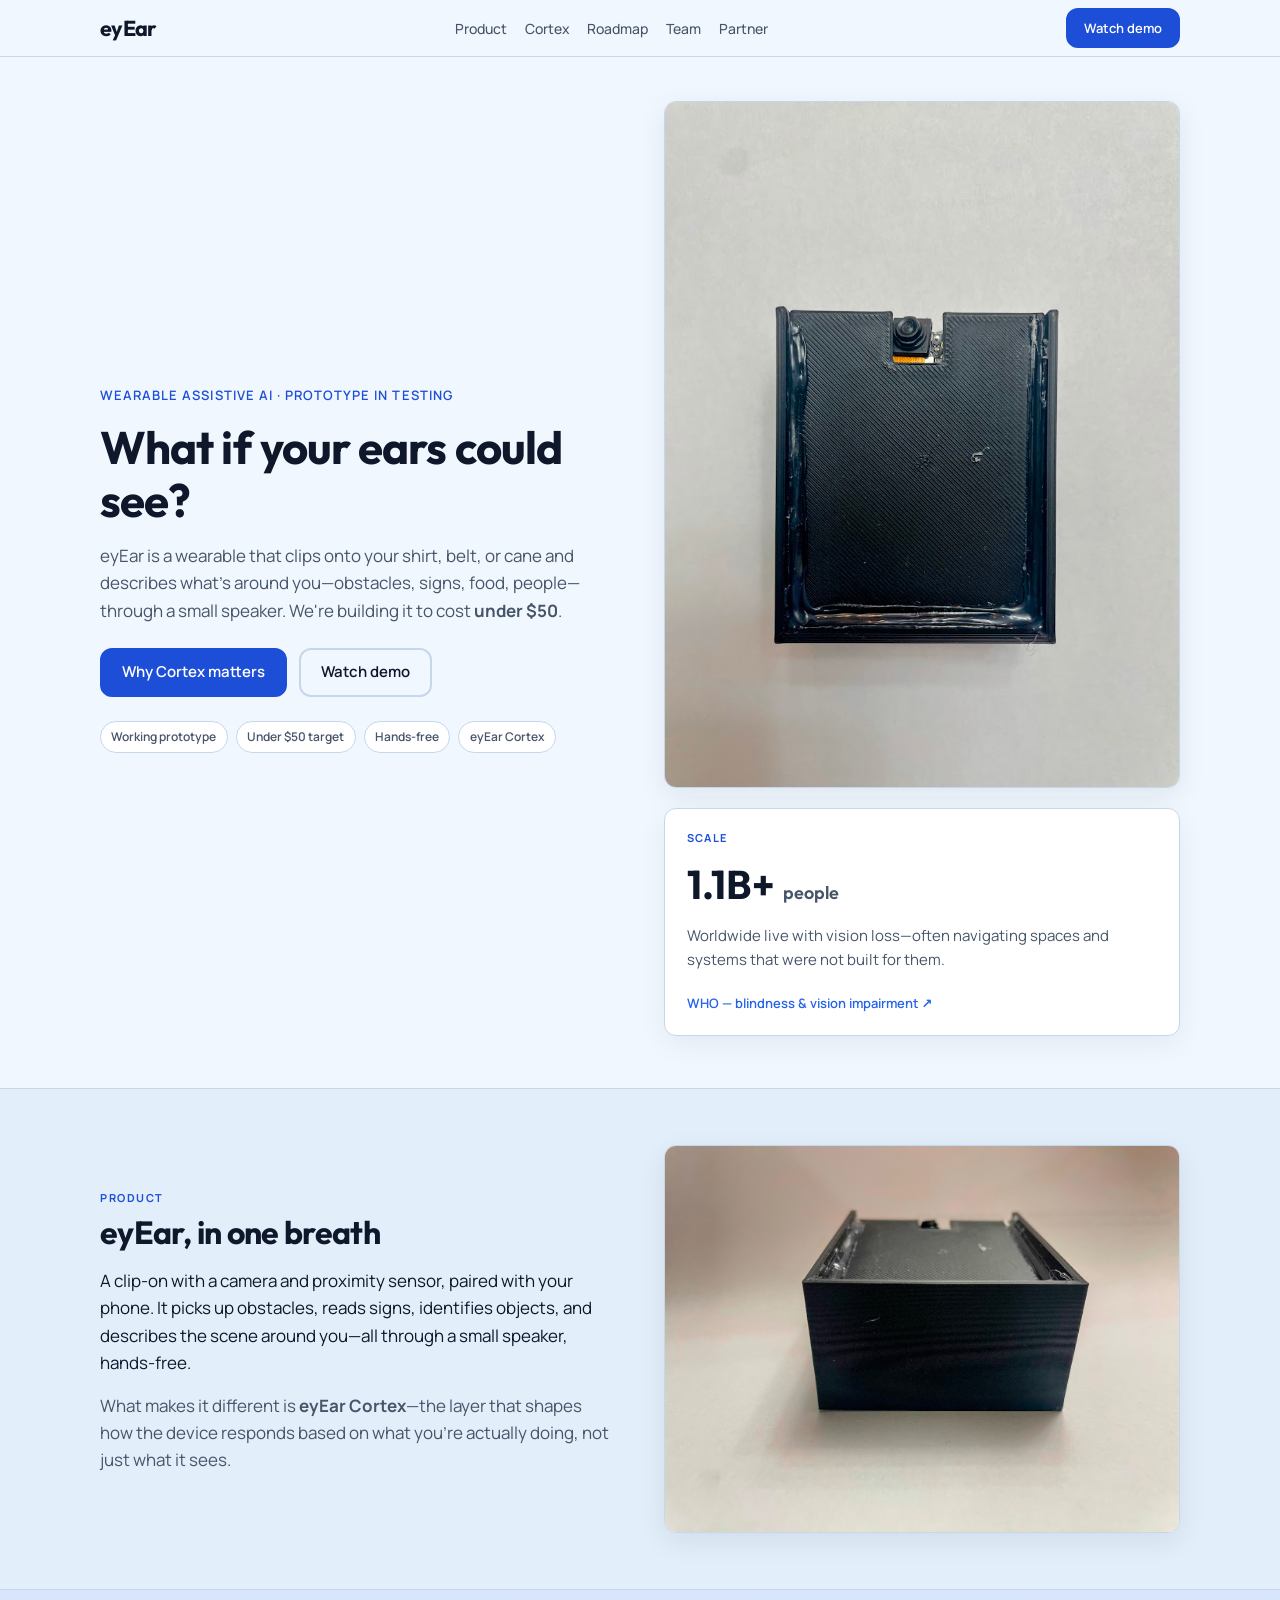
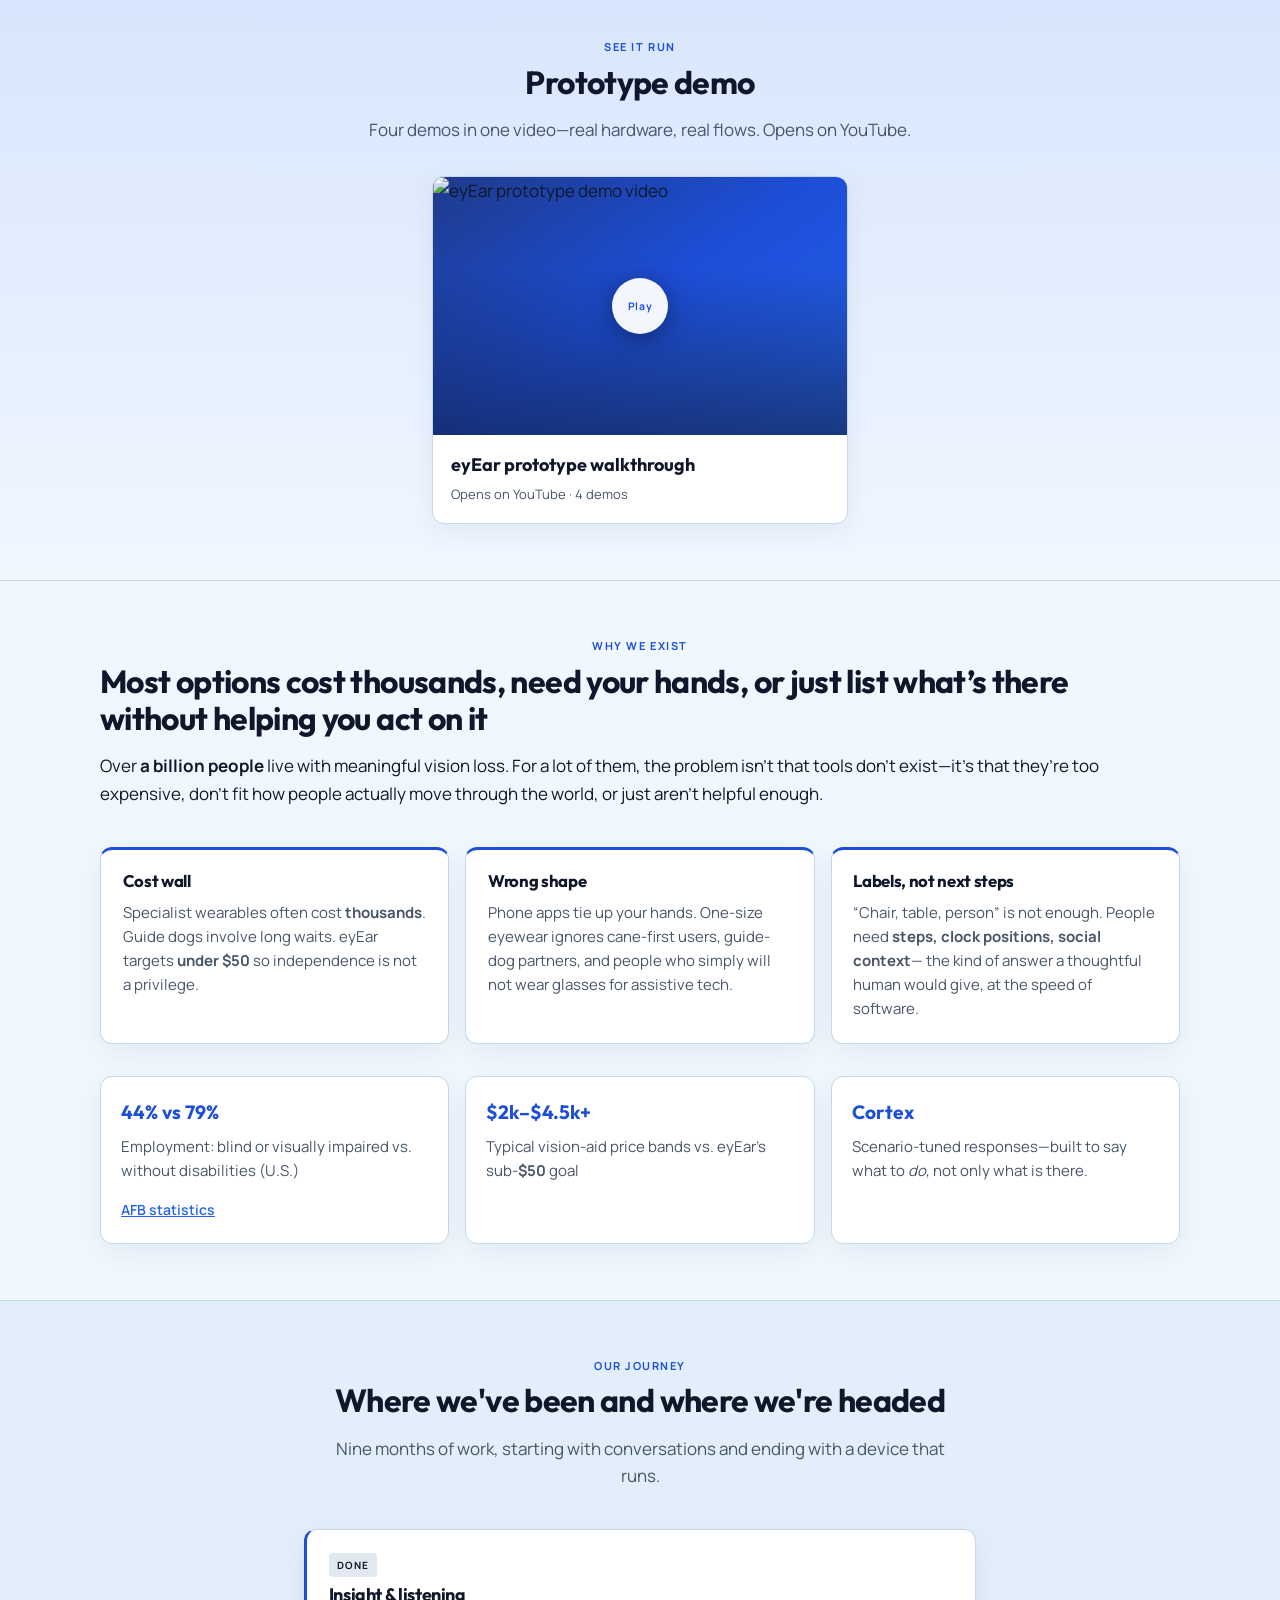
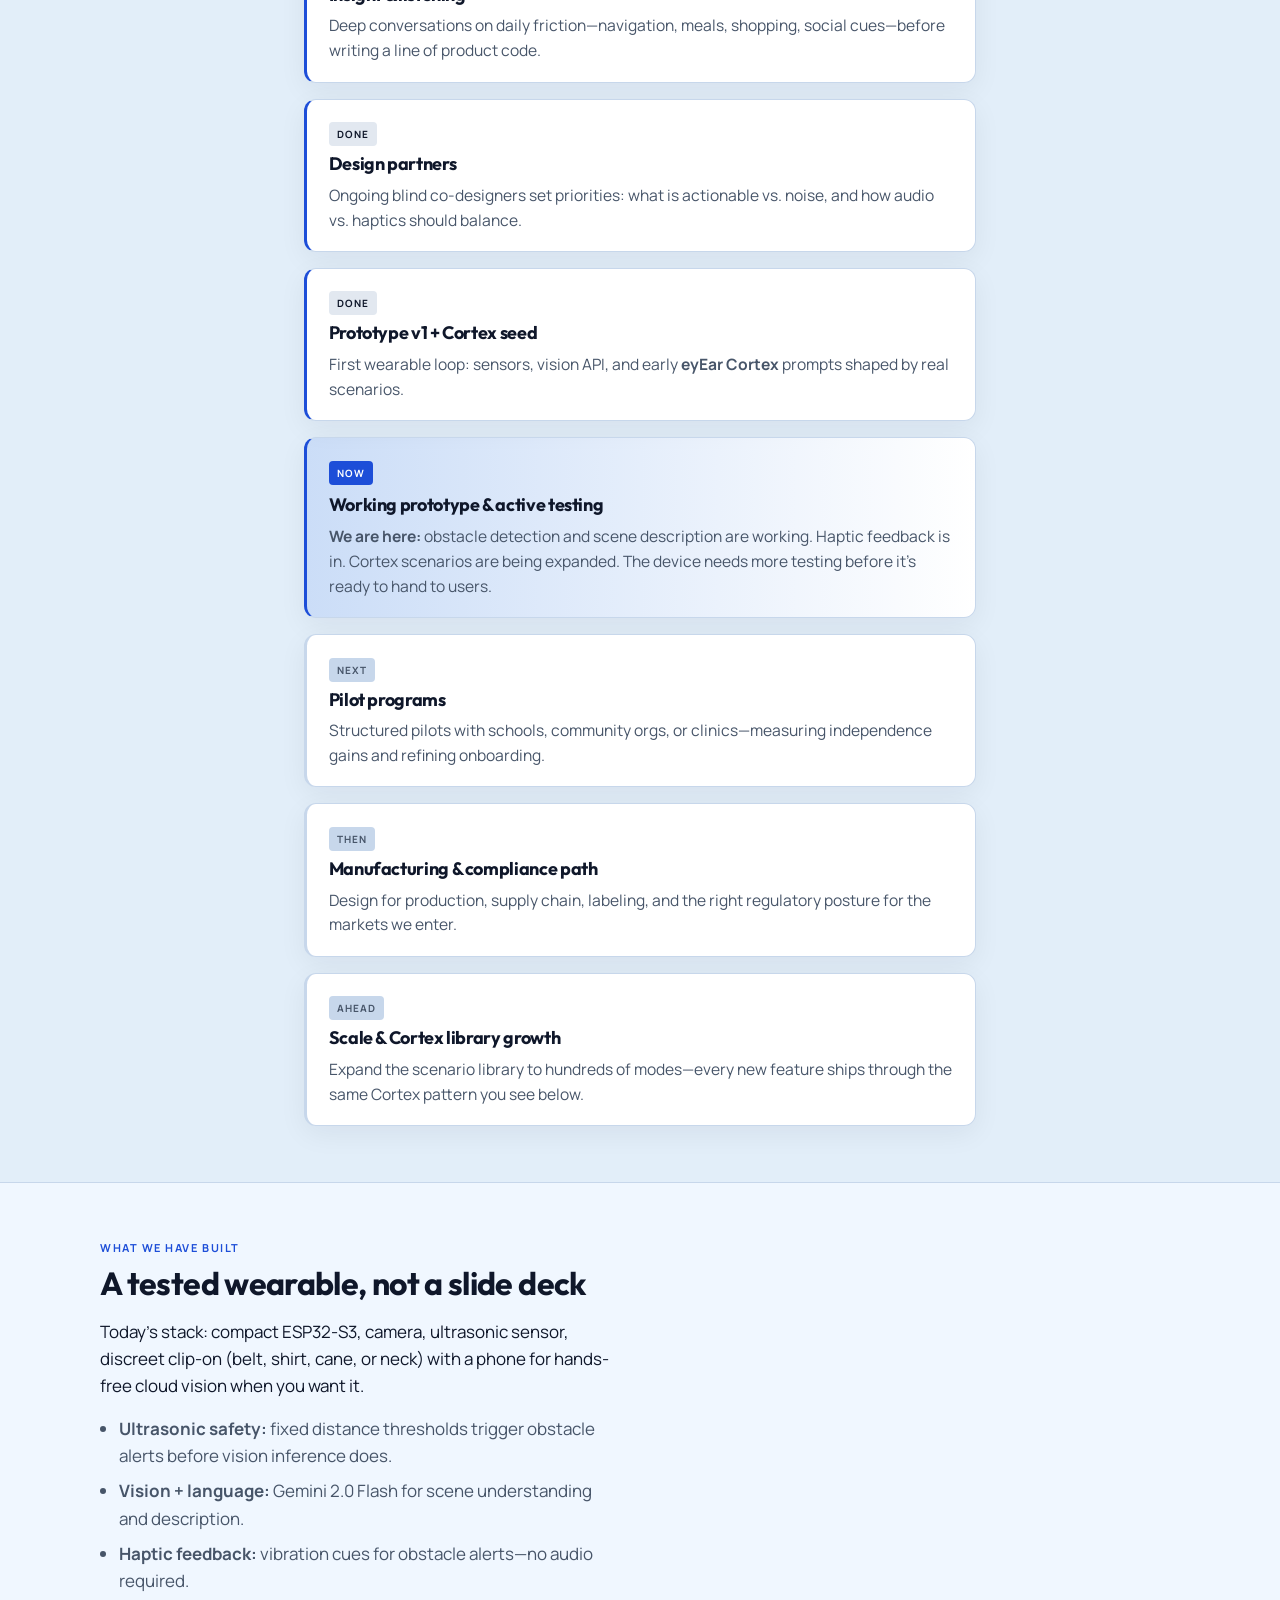
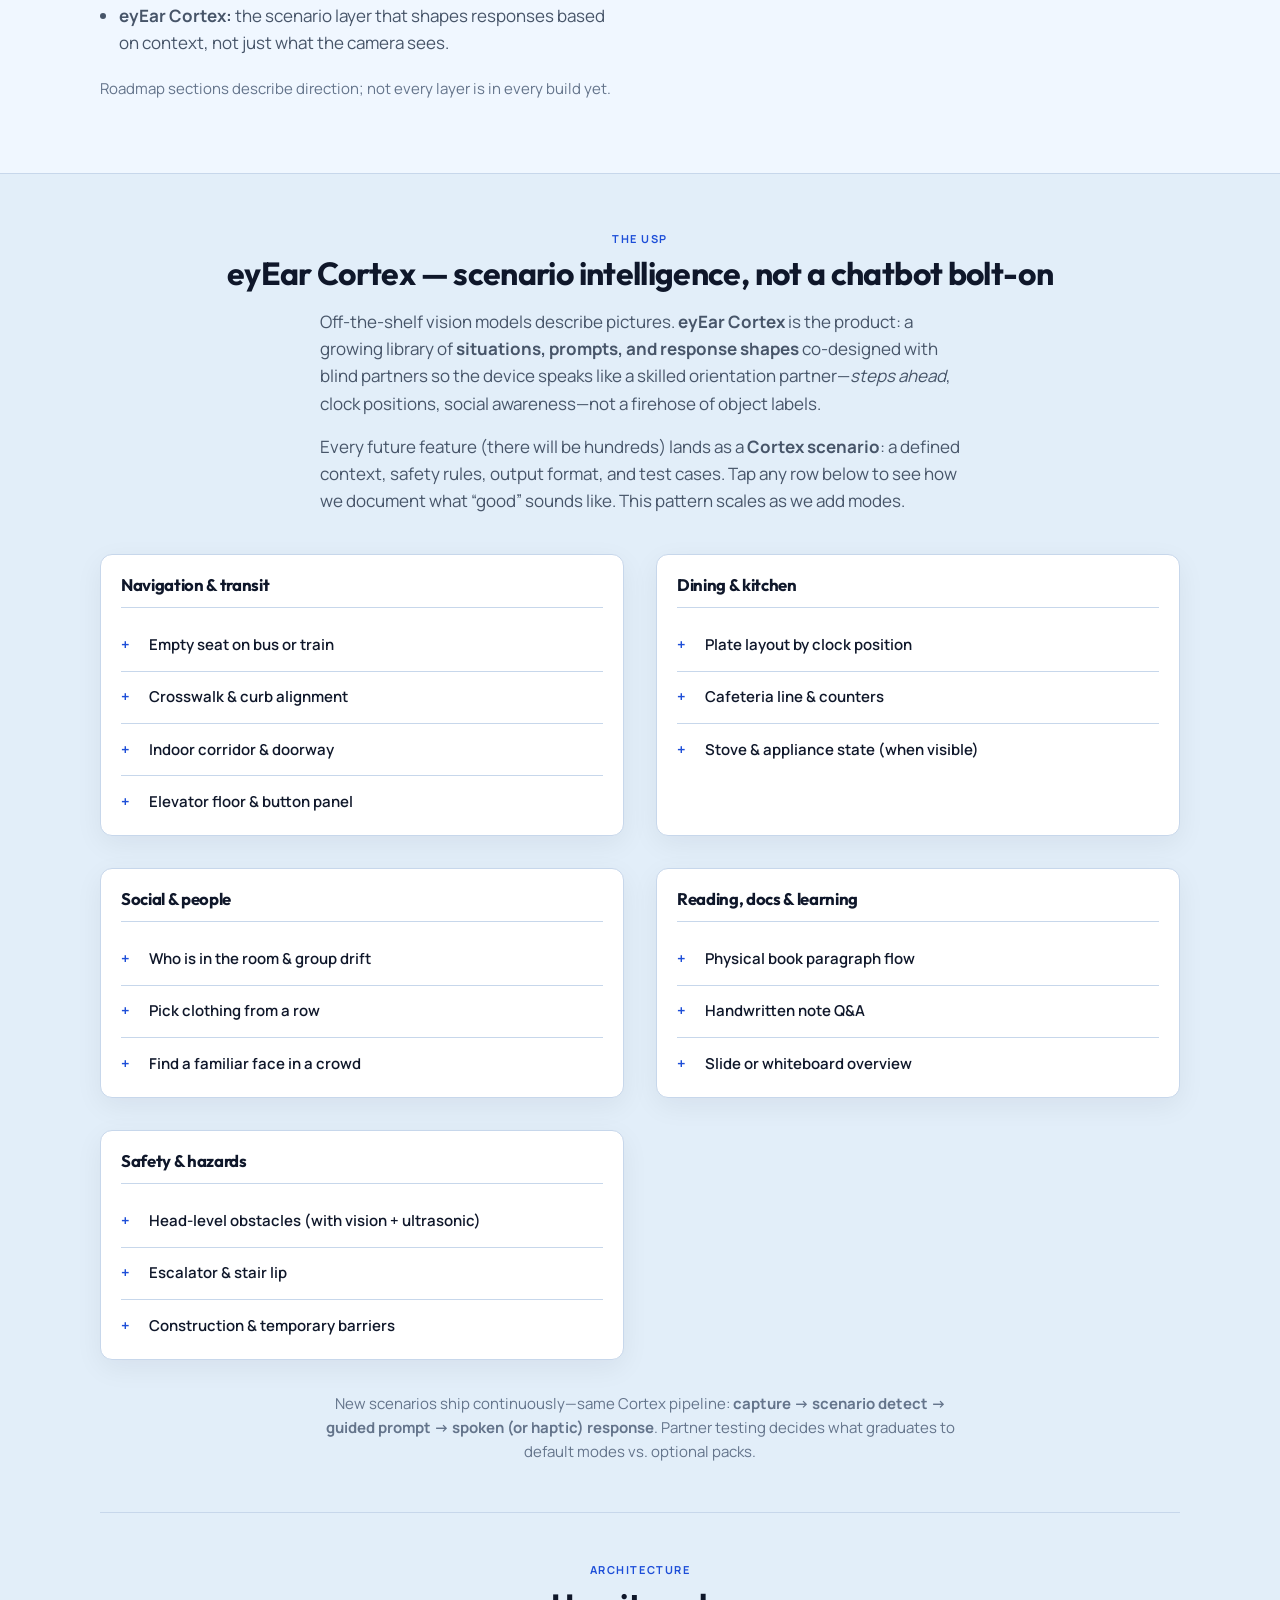
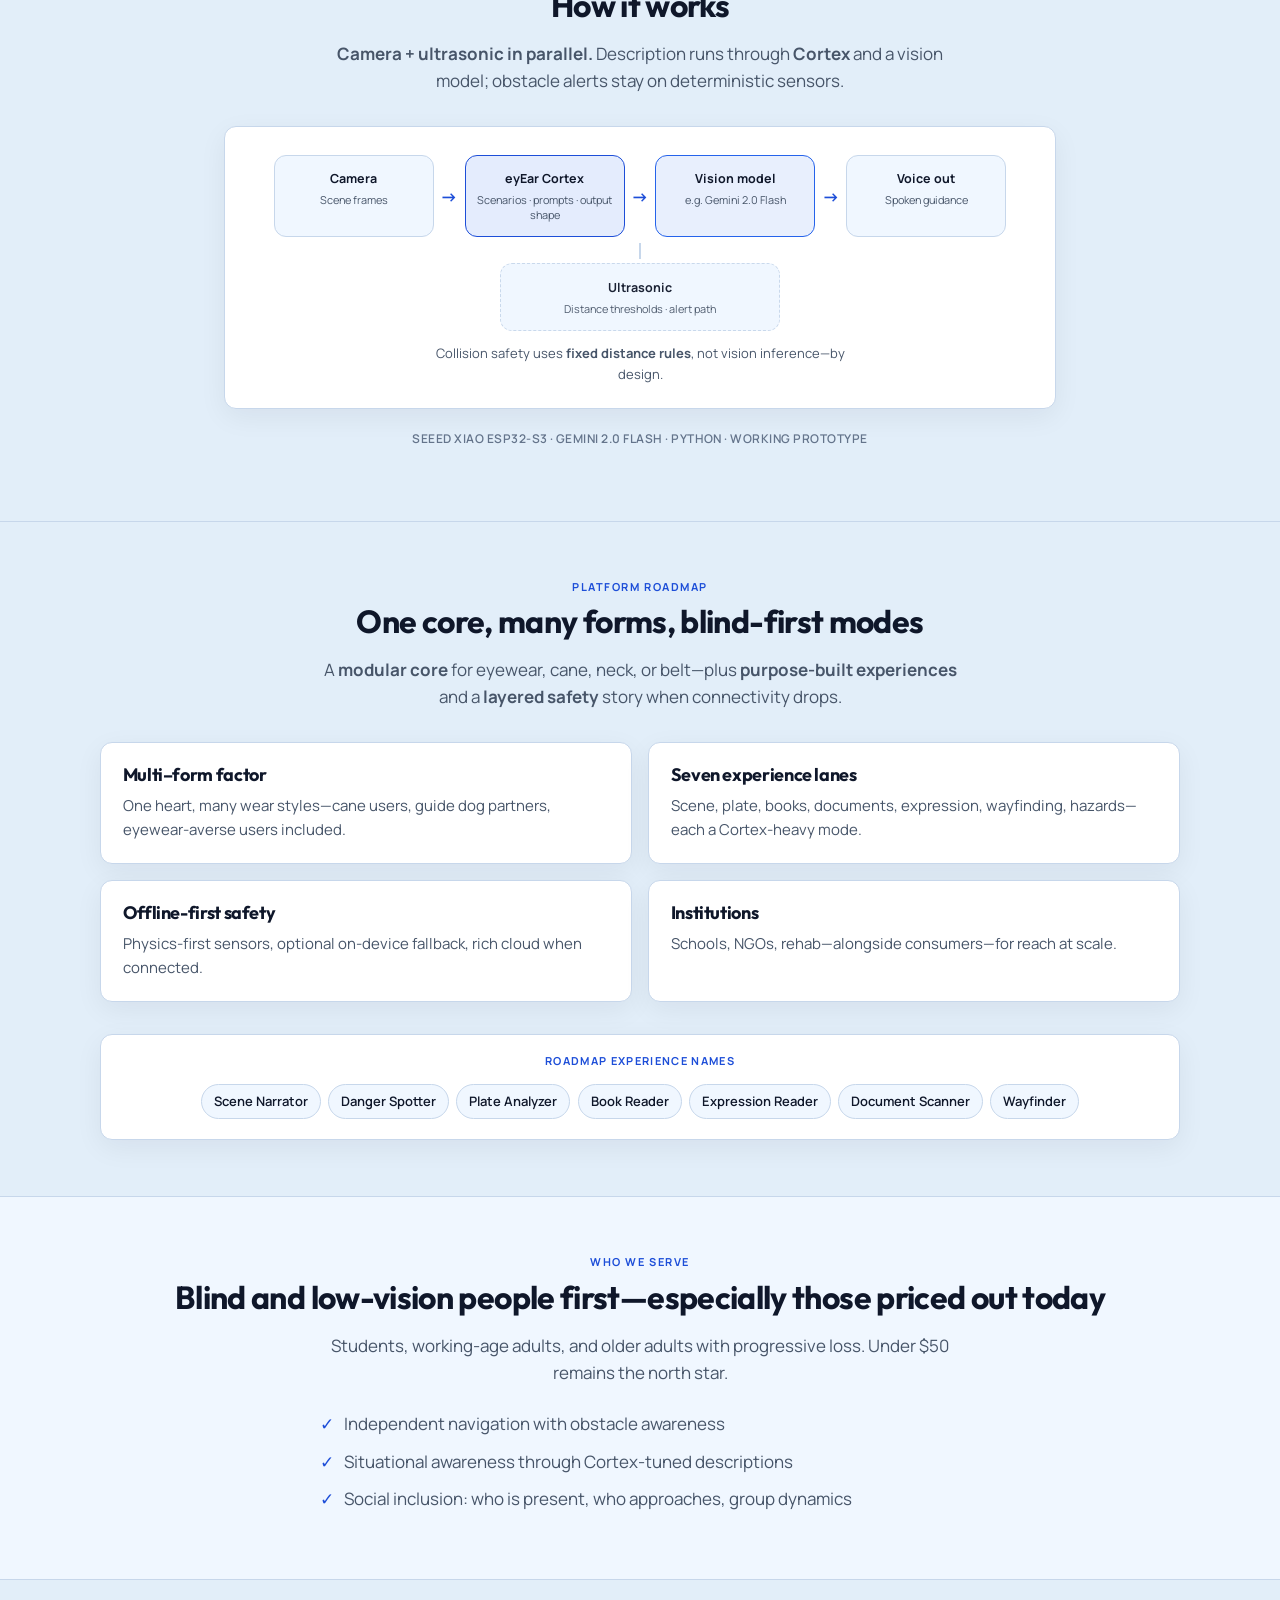
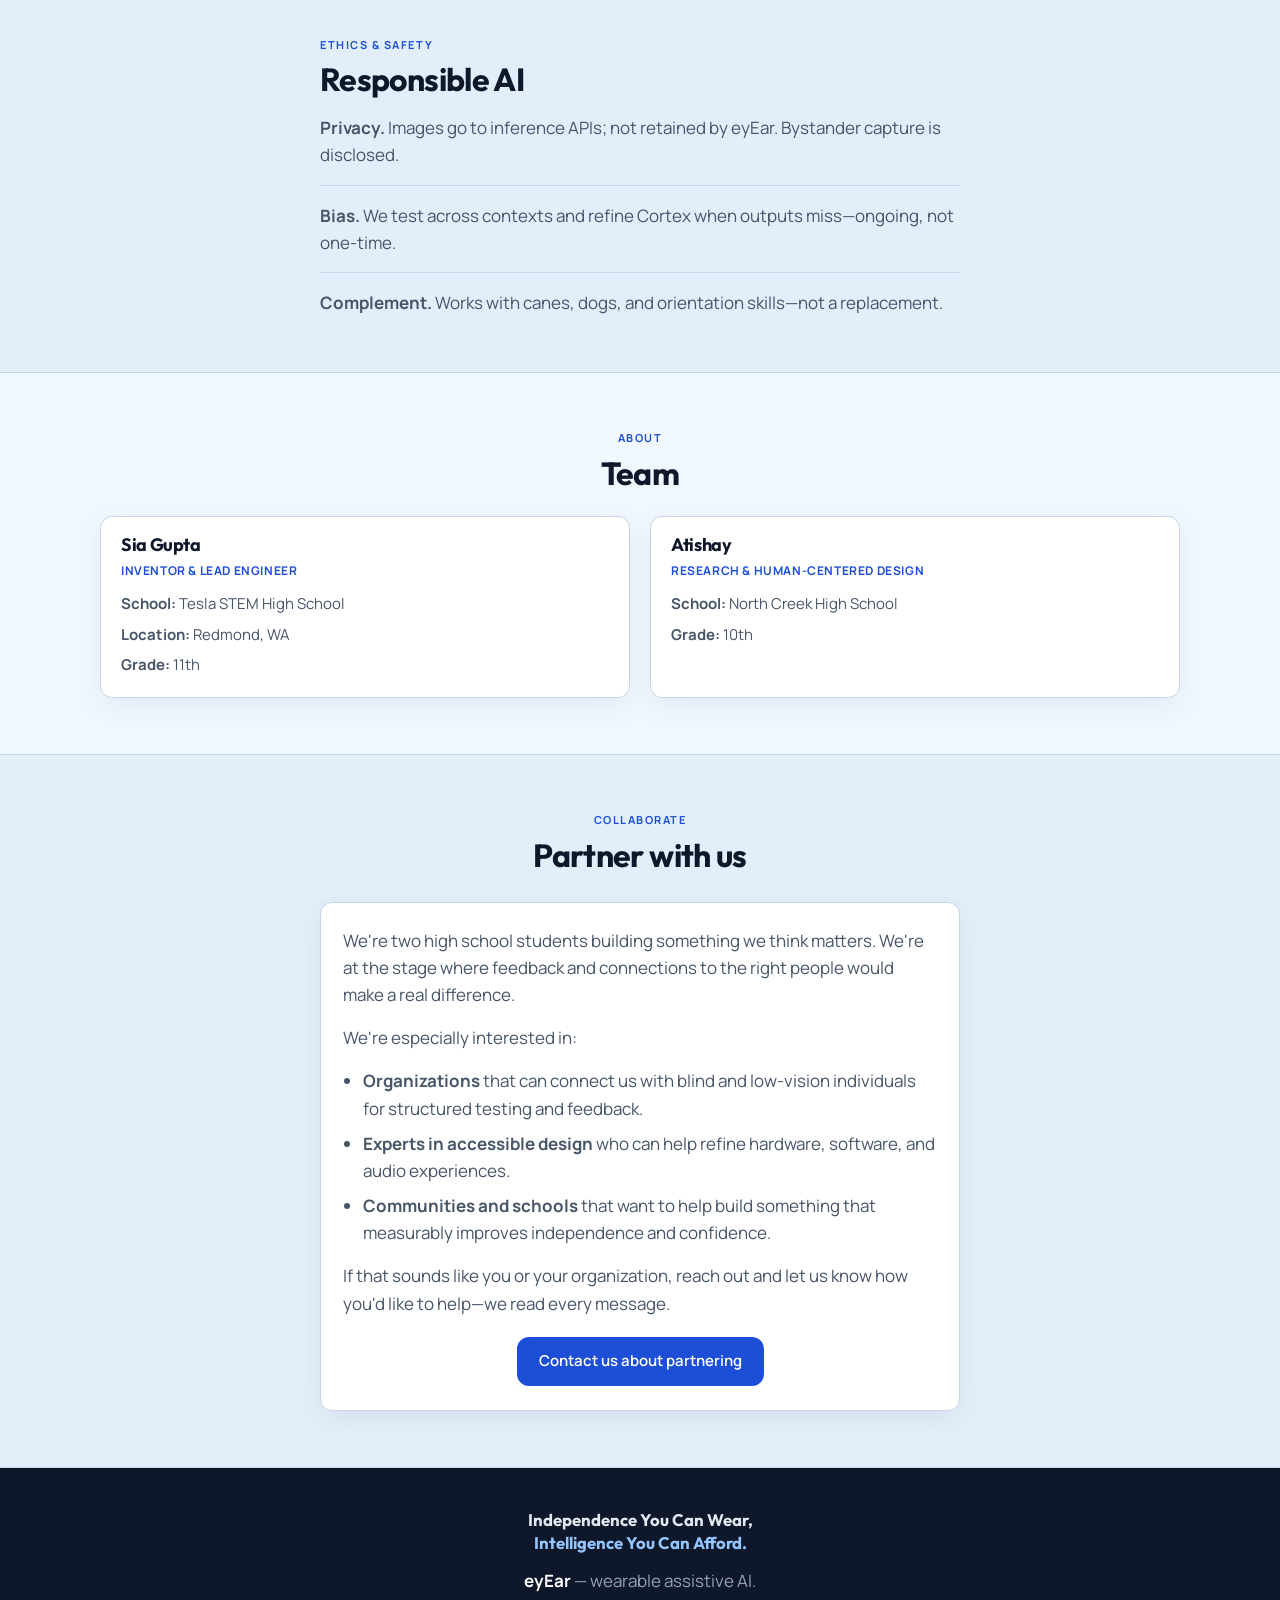
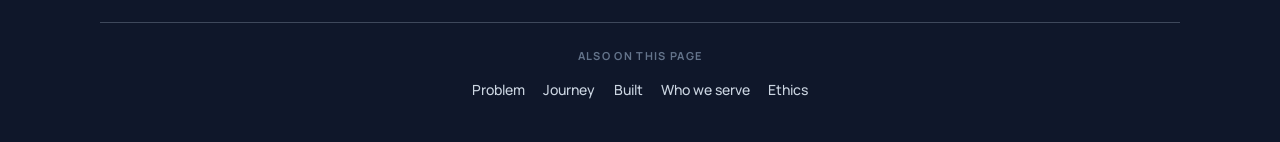
==== commit 689bad51: "Adding in the product images" ====
--- a/index.html
+++ b/index.html
@@ -52,13 +52,12 @@
             <p class="label">Wearable assistive AI · prototype in testing</p>
             <h1 id="hero-title">What if your ears could see?</h1>
             <p class="hero__lead">
-              eyEar is a <strong>sub-$50 wearable AI</strong> that turns the world into
-              <strong>actionable, real-time audio</strong>—obstacle awareness and <strong>eyEar Cortex</strong> scene
-              intelligence, not generic label dumps.
+              eyEar is a wearable that clips onto your shirt, belt, or cane and describes what's around you—obstacles,
+              signs, food, people—through a small speaker. We're building it to cost <strong>under $50</strong>.
             </p>
             <div class="hero__actions">
               <a class="btn btn--solid" href="#cortex">Why Cortex matters</a>
-              <a class="btn btn--line" href="#product-demos">Watch demos</a>
+              <a class="btn btn--line" href="#product-demos">Watch demo</a>
             </div>
             <ul class="pills" aria-label="Highlights">
               <li>Working prototype</li>
@@ -68,8 +67,15 @@
             </ul>
           </div>
           <aside class="hero__aside">
-            <figure class="ph ph--hero" aria-label="Hero image placeholder">
-              <figcaption class="ph__cap">Photo · device or context</figcaption>
+            <figure class="device-img">
+              <img
+                src="images/device%20image%201.jpg"
+                alt="eyEar prototype — front view showing the camera module"
+                width="600"
+                height="750"
+                loading="eager"
+                decoding="async"
+              />
             </figure>
             <div class="callout" aria-labelledby="stat-h">
               <p class="callout__label" id="stat-h">Scale</p>
@@ -92,85 +98,51 @@
               <p class="kicker">Product</p>
               <h2 id="product-title">eyEar, in one breath</h2>
               <p>
-                A discreet clip-on wearable: camera, proximity sensing, and a phone companion so you get continuous
-                awareness without a four-figure price tag. It identifies obstacles, objects, pathways, signage, and
-                specific items—and speaks in calm, discreet audio.
+                A clip-on with a camera and proximity sensor, paired with your phone. It picks up obstacles, reads signs,
+                identifies objects, and describes the scene around you—all through a small speaker, hands-free.
               </p>
               <p class="muted">
-                The differentiator is not the camera alone—it is <strong>eyEar Cortex</strong>, the layer that turns raw
-                vision+language into guidance your day actually needs.
-              </p>
-            </div>
-            <figure class="ph ph--box" aria-label="Product photo placeholder">
-              <figcaption class="ph__cap">Product</figcaption>
+                What makes it different is <strong>eyEar Cortex</strong>—the layer that shapes how the device responds
+                based on what you're actually doing, not just what it sees.
+              </p>
+            </div>
+            <figure class="device-img">
+              <img
+                src="images/device%20image%202.jpg"
+                alt="eyEar prototype — side view showing the enclosure"
+                width="1269"
+                height="952"
+                loading="lazy"
+                decoding="async"
+              />
             </figure>
           </div>
         </div>
         <div class="product-section__demos" aria-labelledby="product-demos">
           <div class="wrap">
             <p class="kicker kicker--center">See it run</p>
-            <h2 id="product-demos" class="center">Prototype demos</h2>
+            <h2 id="product-demos" class="center">Prototype demo</h2>
             <p class="narrow center muted-top">
-              Real hardware, real flows—short clips on YouTube. Tap a tile to open in a new tab.
-            </p>
-            <ul class="demo-cards">
+              Four demos in one video—real hardware, real flows. Opens on YouTube.
+            </p>
+            <ul class="demo-cards demo-cards--single">
               <li>
-                <a class="demo-card" href="https://youtu.be/13cVzSRlEhg" target="_blank" rel="noopener noreferrer">
+                <a class="demo-card" href="https://www.youtube.com/watch?v=G0pZcAsNIGk" target="_blank" rel="noopener noreferrer">
                   <span class="demo-card__screen">
                     <img
                       class="demo-card__thumb"
-                      src="https://img.youtube.com/vi/13cVzSRlEhg/hqdefault.jpg"
+                      src="https://img.youtube.com/vi/G0pZcAsNIGk/hqdefault.jpg"
                       width="480"
                       height="360"
-                      alt=""
+                      alt="eyEar prototype demo video"
                       loading="lazy"
                       decoding="async"
                     />
                     <span class="demo-card__play" aria-hidden="true">Play</span>
                   </span>
                   <span class="demo-card__body">
-                    <span class="demo-card__title">Demo 1</span>
-                    <span class="demo-card__meta">Opens on YouTube · prototype walkthrough</span>
-                  </span>
-                </a>
-              </li>
-              <li>
-                <a class="demo-card" href="https://youtu.be/rT53shVUpnE" target="_blank" rel="noopener noreferrer">
-                  <span class="demo-card__screen">
-                    <img
-                      class="demo-card__thumb"
-                      src="https://img.youtube.com/vi/rT53shVUpnE/hqdefault.jpg"
-                      width="480"
-                      height="360"
-                      alt=""
-                      loading="lazy"
-                      decoding="async"
-                    />
-                    <span class="demo-card__play" aria-hidden="true">Play</span>
-                  </span>
-                  <span class="demo-card__body">
-                    <span class="demo-card__title">Demo 2</span>
-                    <span class="demo-card__meta">Opens on YouTube · field context</span>
-                  </span>
-                </a>
-              </li>
-              <li>
-                <a class="demo-card" href="https://youtu.be/G0pZcAsNIGk" target="_blank" rel="noopener noreferrer">
-                  <span class="demo-card__screen">
-                    <img
-                      class="demo-card__thumb"
-                      src="https://img.youtube.com/vi/G0pZcAsNIGk/hqdefault.jpg"
-                      width="480"
-                      height="360"
-                      alt=""
-                      loading="lazy"
-                      decoding="async"
-                    />
-                    <span class="demo-card__play" aria-hidden="true">Play</span>
-                  </span>
-                  <span class="demo-card__body">
-                    <span class="demo-card__title">Demo 3</span>
-                    <span class="demo-card__meta">Opens on YouTube · extended clip</span>
+                    <span class="demo-card__title">eyEar prototype walkthrough</span>
+                    <span class="demo-card__meta">Opens on YouTube · 4 demos</span>
                   </span>
                 </a>
               </li>
@@ -182,12 +154,11 @@
       <section id="problem" class="section">
         <div class="wrap">
           <p class="kicker kicker--center">Why we exist</p>
-          <h2 class="center">A global gap: tools that are priced out, generic, or descriptive—not directive</h2>
-          <p class="narrow center muted-top">
-            Over <strong>a billion people</strong> live with meaningful vision loss. The barrier is rarely “seeing the
-            pixels”—it is <strong>affordable, trustworthy assistance</strong> that fits transit, work, meals, and social
-            life. Today’s landscape still leaves millions dependent on luck, volunteers, or devices priced like luxury
-            goods.
+          <h2 class=”center”>Most options cost thousands, need your hands, or just list what’s there without helping you act on it</h2>
+          <p class=”narrow center muted-top”>
+            Over <strong>a billion people</strong> live with meaningful vision loss. For a lot of them, the problem isn’t
+            that tools don’t exist—it’s that they’re too expensive, don’t fit how people actually move through the world,
+            or just aren’t helpful enough.
           </p>
           <div class="gap-grid">
             <article class="gap-card">
@@ -227,18 +198,15 @@
               <p class="tile__body">Scenario-tuned responses—built to say what to <em>do</em>, not only what is there.</p>
             </article>
           </div>
-          <figure class="ph ph--wide" aria-label="Context image placeholder">
-            <figcaption class="ph__cap">Context · transit, school, dining</figcaption>
-          </figure>
         </div>
       </section>
 
       <section id="journey" class="section section--wash">
         <div class="wrap">
           <p class="kicker kicker--center">Our journey</p>
-          <h2 class="center">From listening to shipping—and what comes next</h2>
+          <h2 class="center">Where we've been and where we're headed</h2>
           <p class="narrow center muted-top">
-            A straight line from insight to scale: each step builds on blind partners, data, and hardware in the field.
+            Nine months of work, starting with conversations and ending with a device that runs.
           </p>
           <ol class="roadmap">
             <li class="roadmap__item roadmap__item--done">
@@ -267,10 +235,10 @@
             </li>
             <li class="roadmap__item roadmap__item--now">
               <span class="roadmap__badge roadmap__badge--now">Now</span>
-              <h3>Field prototype &amp; feedback loop</h3>
-              <p>
-                <strong>We are here:</strong> devices in partner hands, iterating Cortex scenarios weekly, hardening
-                ultrasonic safety paths, and capturing demos you can watch in the Product section.
+              <h3>Working prototype &amp; active testing</h3>
+              <p>
+                <strong>We are here:</strong> obstacle detection and scene description are working. Haptic feedback is in.
+                Cortex scenarios are being expanded. The device needs more testing before it's ready to hand to users.
               </p>
             </li>
             <li class="roadmap__item">
@@ -302,9 +270,6 @@
 
       <section id="built" class="section">
         <div class="wrap split split--flip">
-          <figure class="ph ph--box" aria-label="Prototype placeholder">
-            <figcaption class="ph__cap">Prototype</figcaption>
-          </figure>
           <div class="split__text">
             <p class="kicker">What we have built</p>
             <h2>A tested wearable, not a slide deck</h2>
@@ -313,9 +278,10 @@
               with a phone for hands-free cloud vision when you want it.
             </p>
             <ul class="bullets">
-              <li><strong>Ultrasonic safety:</strong> distance thresholds—not probabilistic vision—for collision avoidance.</li>
-              <li><strong>Vision + language:</strong> multimodal model (e.g. Gemini 2.0) for raw scene understanding.</li>
-              <li><strong>eyEar Cortex:</strong> the scenario layer on top—what makes outputs usable in real life.</li>
+              <li><strong>Ultrasonic safety:</strong> fixed distance thresholds trigger obstacle alerts before vision inference does.</li>
+              <li><strong>Vision + language:</strong> Gemini 2.0 Flash for scene understanding and description.</li>
+              <li><strong>Haptic feedback:</strong> vibration cues for obstacle alerts—no audio required.</li>
+              <li><strong>eyEar Cortex:</strong> the scenario layer that shapes responses based on context, not just what the camera sees.</li>
             </ul>
             <p class="note">Roadmap sections describe direction; not every layer is in every build yet.</p>
           </div>
@@ -567,9 +533,6 @@
               <li>Wayfinder</li>
             </ul>
           </div>
-          <figure class="ph ph--wide" aria-label="Platform diagram placeholder">
-            <figcaption class="ph__cap">Platform visual</figcaption>
-          </figure>
         </div>
       </section>
 
@@ -610,28 +573,8 @@
         <div class="wrap">
           <p class="kicker kicker--center">About</p>
           <h2 class="center">Team</h2>
-          <article class="team-story">
-            <h3 class="team-story__title">Why we built eyEar</h3>
-            <p>
-              Sia and Atishay started eyEar because they could not stop thinking about a problem most people never
-              notice—not only the physical obstacles blind individuals navigate, but the <strong>invisible</strong> ones:
-              moments of isolation, dependence, and lost confidence when the world is not built with them in mind.
-            </p>
-            <p>
-              <strong>Sia</strong> brings the technical foundation that makes eyEar real. She is the reason the project
-              is a device and not just an idea—hardware, software, and the integrated AI behind every description eyEar
-              speaks. <strong>Atishay</strong> brings the human anchor—months of conversation with blind individuals so
-              every decision reflects their actual lives, not our assumptions.
-            </p>
-            <p class="team-story__closing">
-              Together, we have spent nine months making sure eyEar earns its place in people’s lives.
-            </p>
-          </article>
           <div class="team-members">
             <article class="team-member">
-              <figure class="ph ph--portrait team-member__photo" aria-label="Photo placeholder for Sia Gupta">
-                <figcaption class="ph__cap">Photo</figcaption>
-              </figure>
               <div class="team-member__body">
                 <h3 class="team-member__name">Sia Gupta</h3>
                 <p class="team-member__role">Inventor &amp; Lead Engineer</p>
@@ -641,9 +584,6 @@
               </div>
             </article>
             <article class="team-member">
-              <figure class="ph ph--portrait team-member__photo" aria-label="Photo placeholder for Atishay">
-                <figcaption class="ph__cap">Photo</figcaption>
-              </figure>
               <div class="team-member__body">
                 <h3 class="team-member__name">Atishay</h3>
                 <p class="team-member__role">Research &amp; Human-centered Design</p>
@@ -661,11 +601,10 @@
           <h2 class="center">Partner with us</h2>
           <div class="partner-card">
             <p>
-              We are looking for organizations, experts, and community members who believe assistive technology should
-              be <strong>accessible to everyone</strong>. eyEar is at a stage where the right partnerships will shape
-              what it becomes.
-            </p>
-            <p>We are especially interested in:</p>
+              We're two high school students building something we think matters. We're at the stage where feedback and
+              connections to the right people would make a real difference.
+            </p>
+            <p>We're especially interested in:</p>
             <ul class="partner-list">
               <li>
                 <strong>Organizations</strong> that can connect us with blind and low-vision individuals for structured
@@ -681,11 +620,10 @@
               </li>
             </ul>
             <p>
-              If that sounds like you or your organization, we would love to hear from you. Reach out and tell us how you
-              would like to collaborate—we read every message.
+              If that sounds like you or your organization, reach out and let us know how you'd like to help—we read every message.
             </p>
             <p class="partner-card__cta">
-              <a class="btn btn--solid" href="mailto:partners@eyear.org?subject=eyEar%20partnership"
+              <a class="btn btn--solid" href="mailto:helloeyear@gmail.com?subject=eyEar%20partnership"
                 >Contact us about partnering</a
               >
             </p>
--- a/styles.css
+++ b/styles.css
@@ -442,6 +442,18 @@
   }
 }
 
+.demo-cards--single {
+  max-width: 26rem;
+  margin-left: auto;
+  margin-right: auto;
+}
+
+@media (min-width: 720px) {
+  .demo-cards--single {
+    grid-template-columns: 1fr;
+  }
+}
+
 .demo-card {
   display: flex;
   flex-direction: column;
@@ -565,6 +577,23 @@
   transform: translateY(-4px);
   border-color: var(--accent-muted);
   box-shadow: 0 16px 40px rgba(37, 99, 235, 0.14);
+}
+
+/* Device images */
+.device-img {
+  margin: 0;
+  border-radius: var(--radius);
+  overflow: hidden;
+  border: 1px solid var(--line);
+  background: var(--surface);
+  box-shadow: 0 8px 28px rgba(15, 23, 42, 0.08);
+}
+
+.device-img img {
+  display: block;
+  width: 100%;
+  height: auto;
+  object-fit: cover;
 }
 
 /* Placeholders */
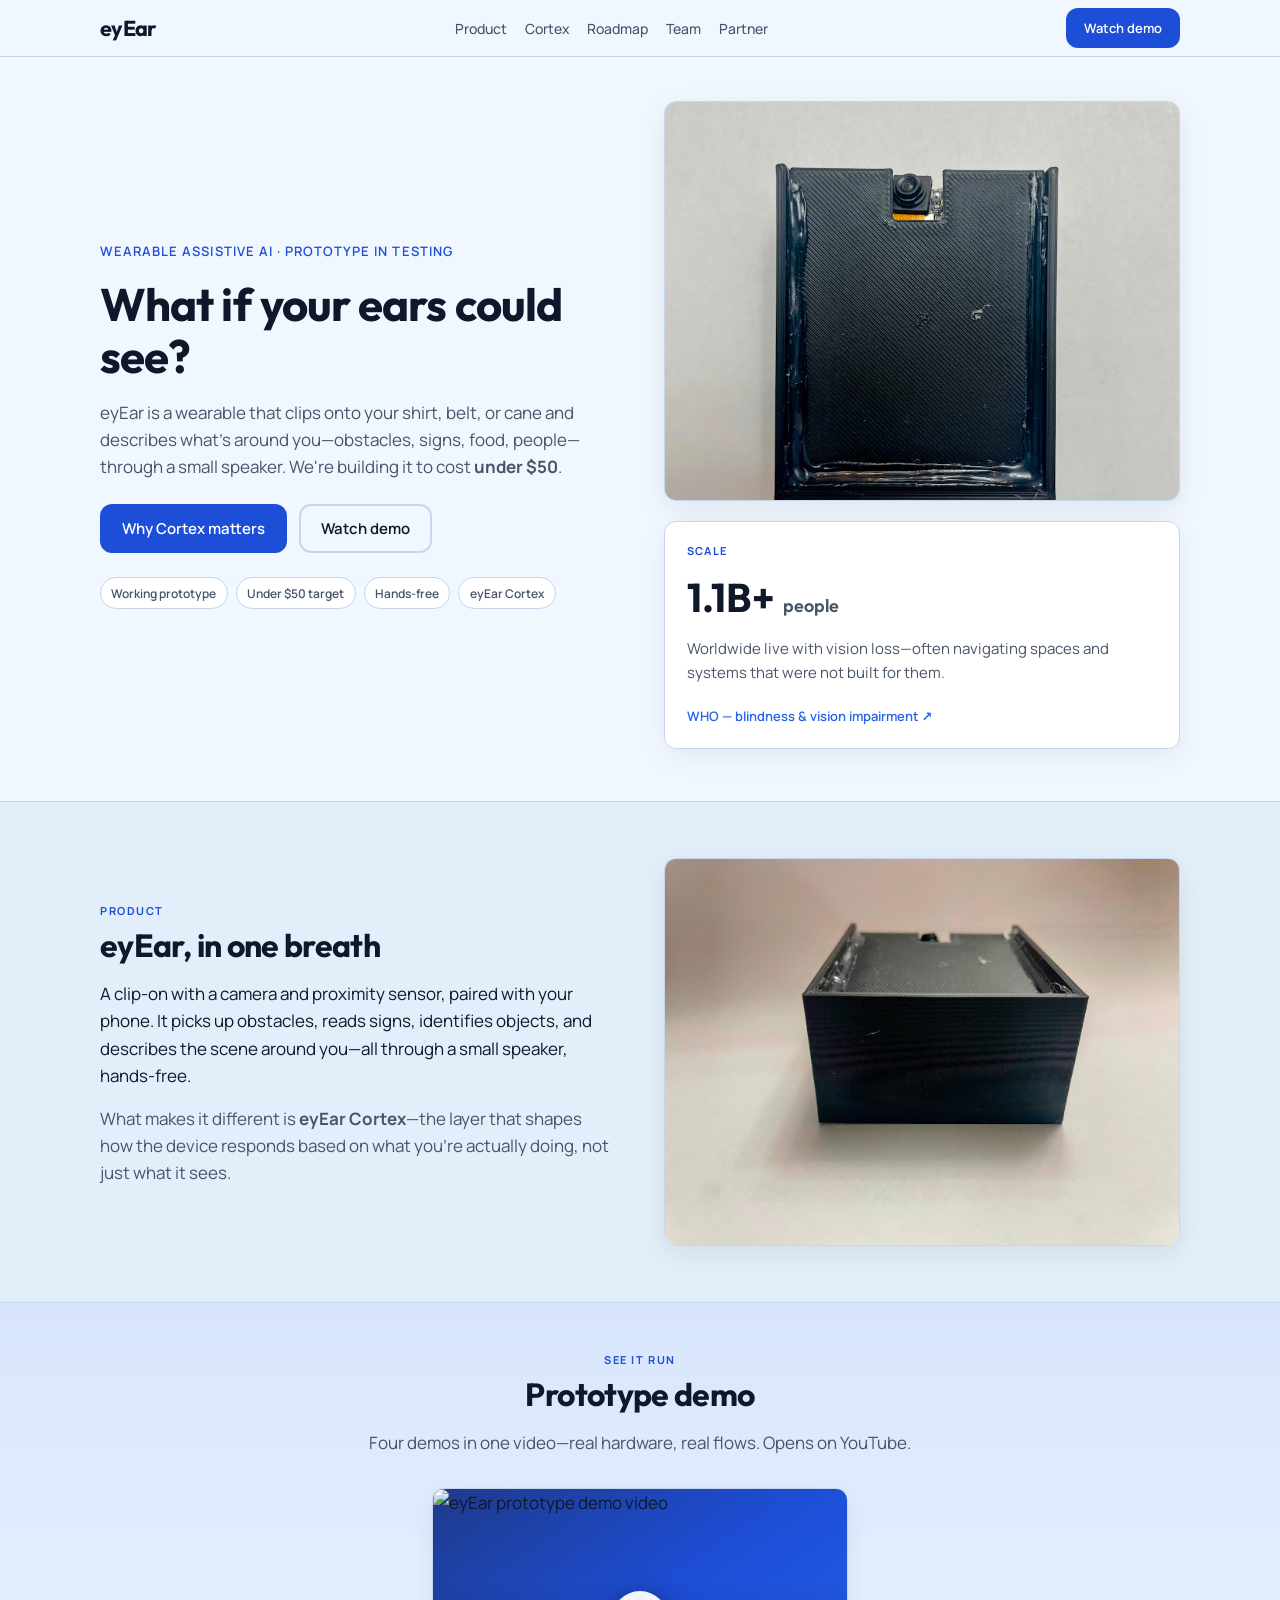
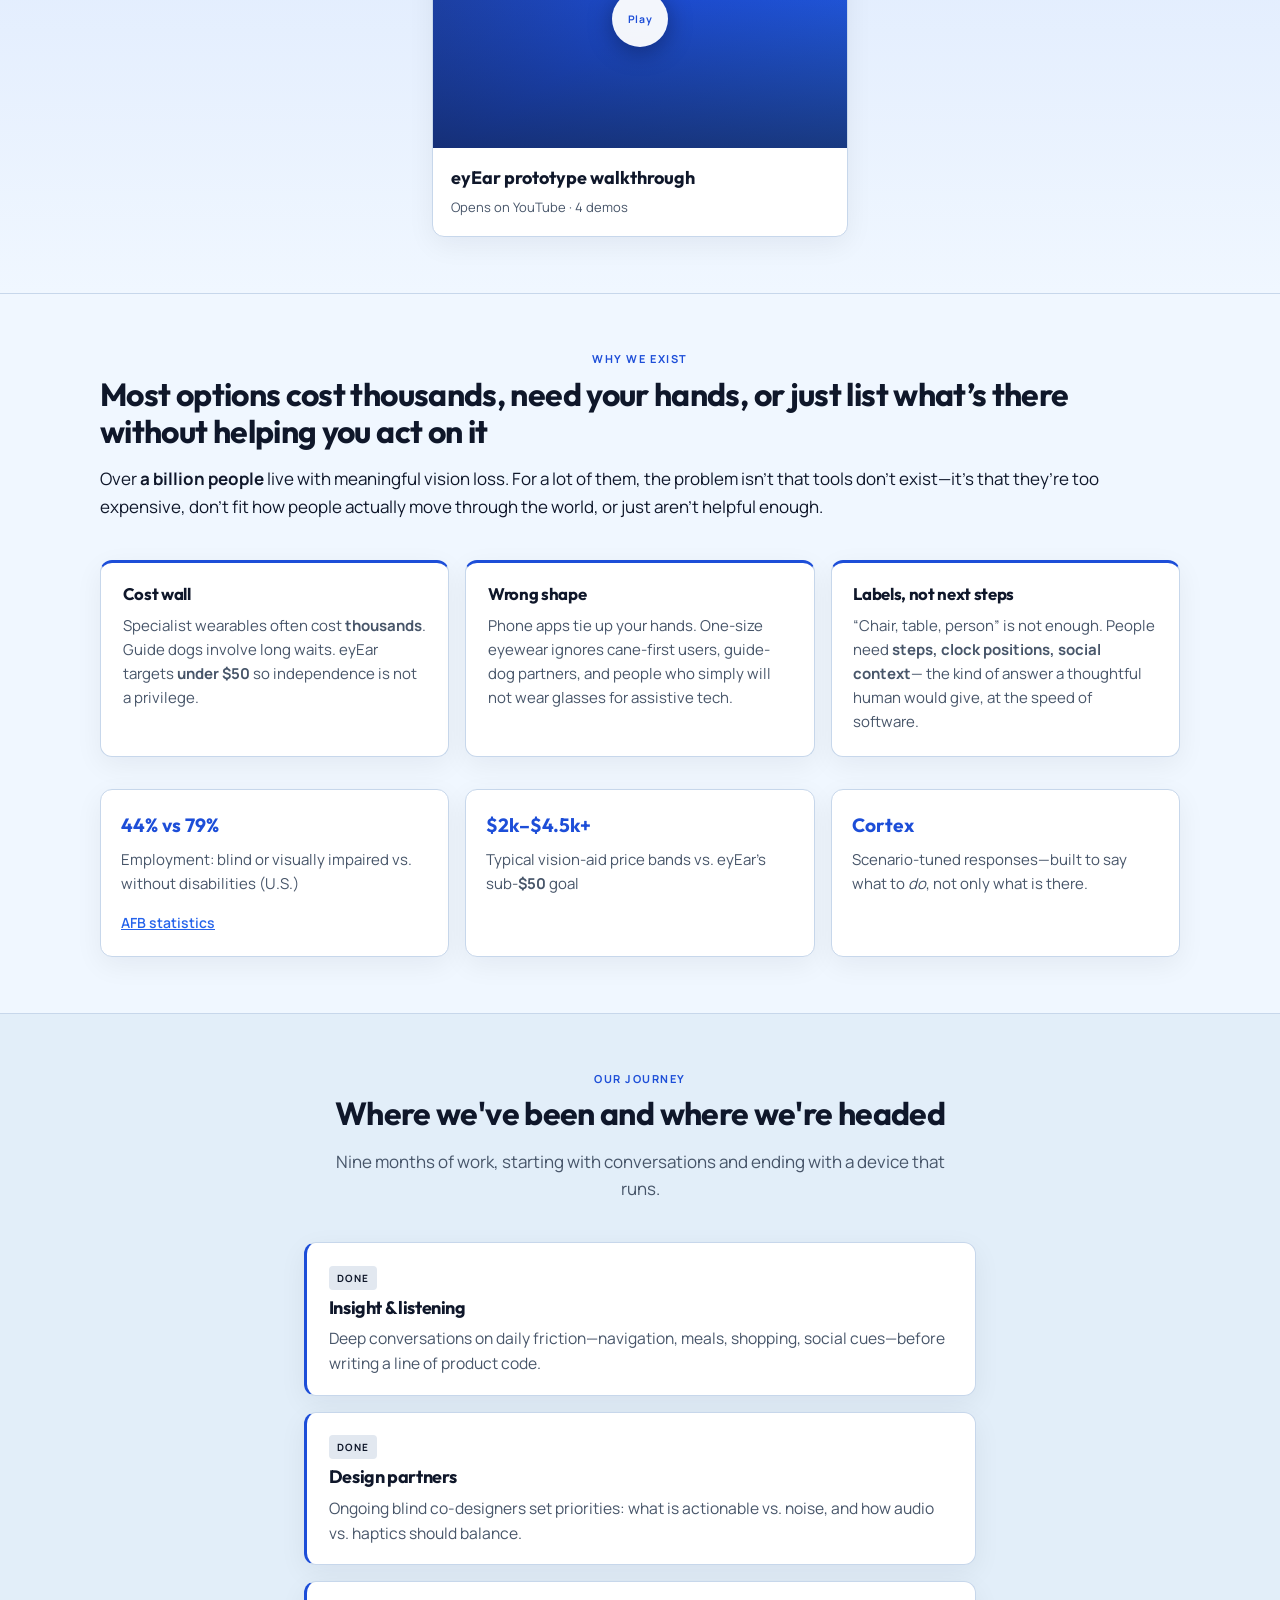
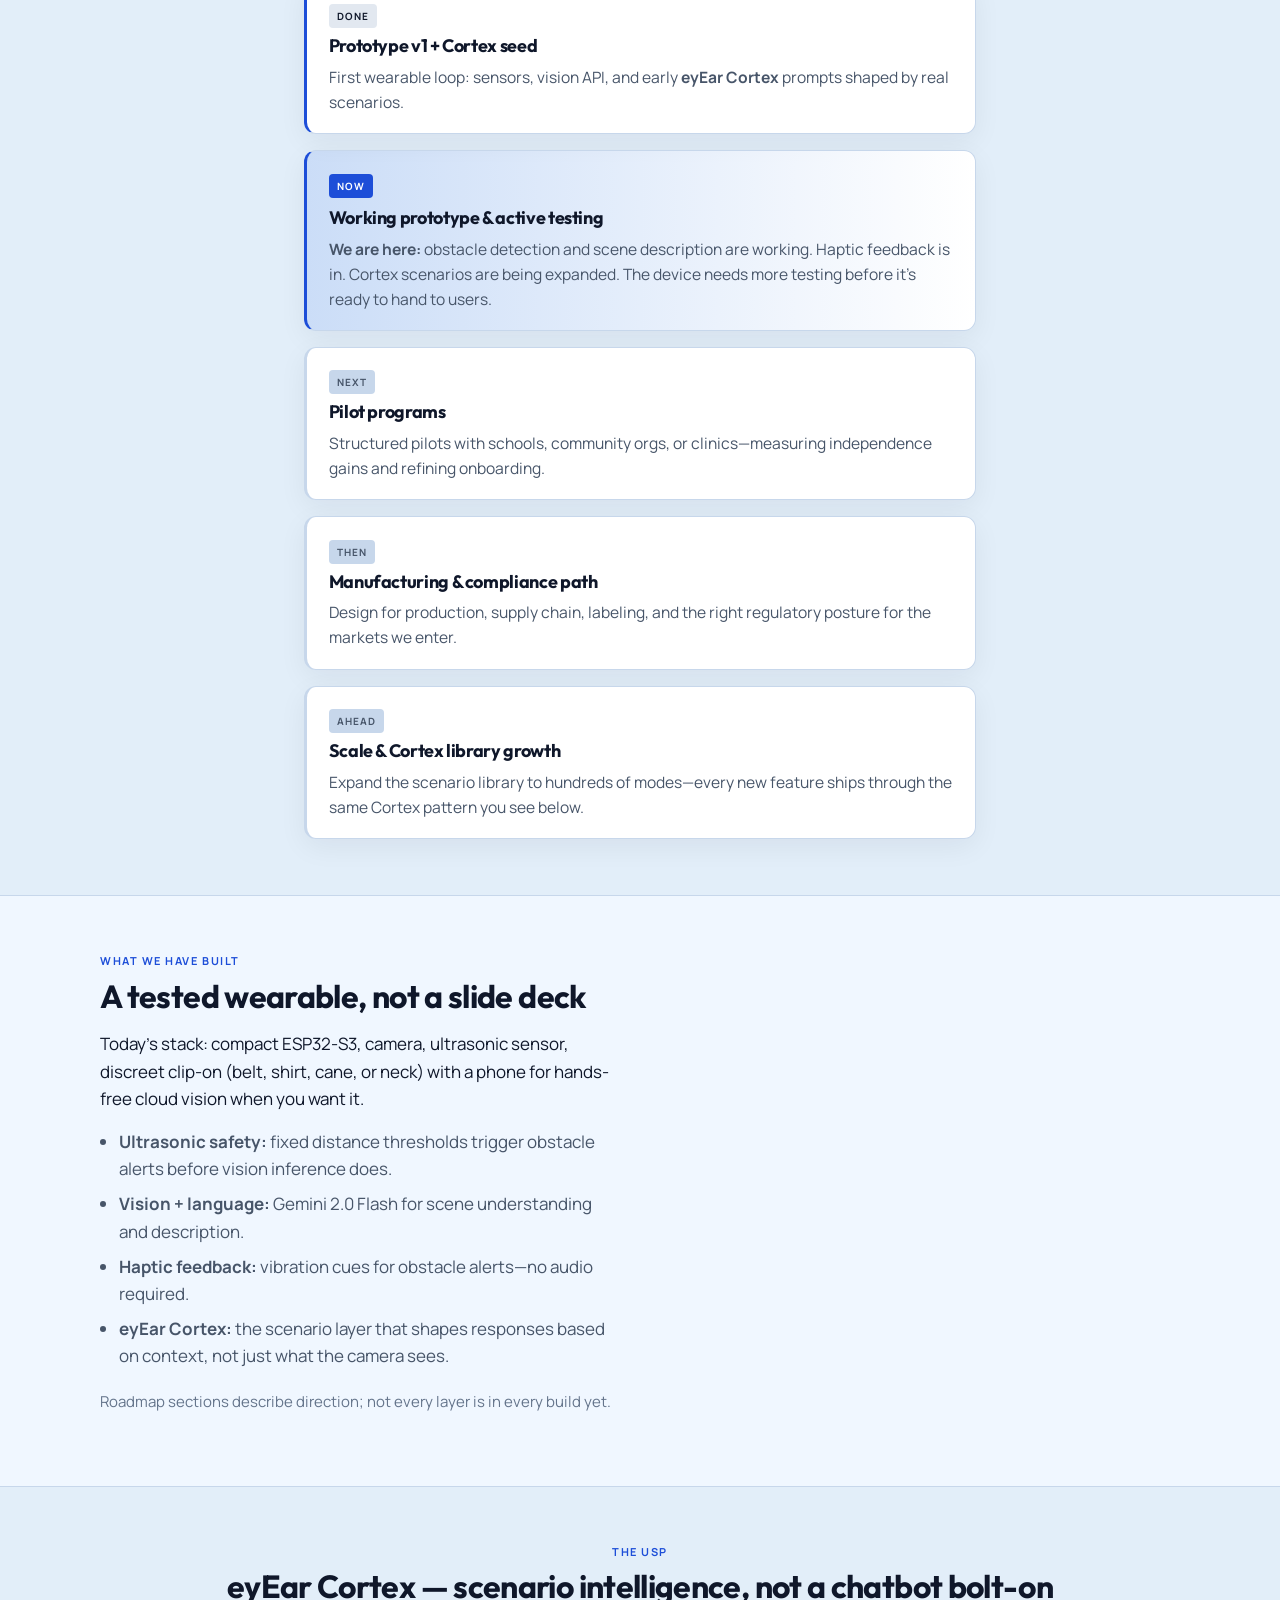
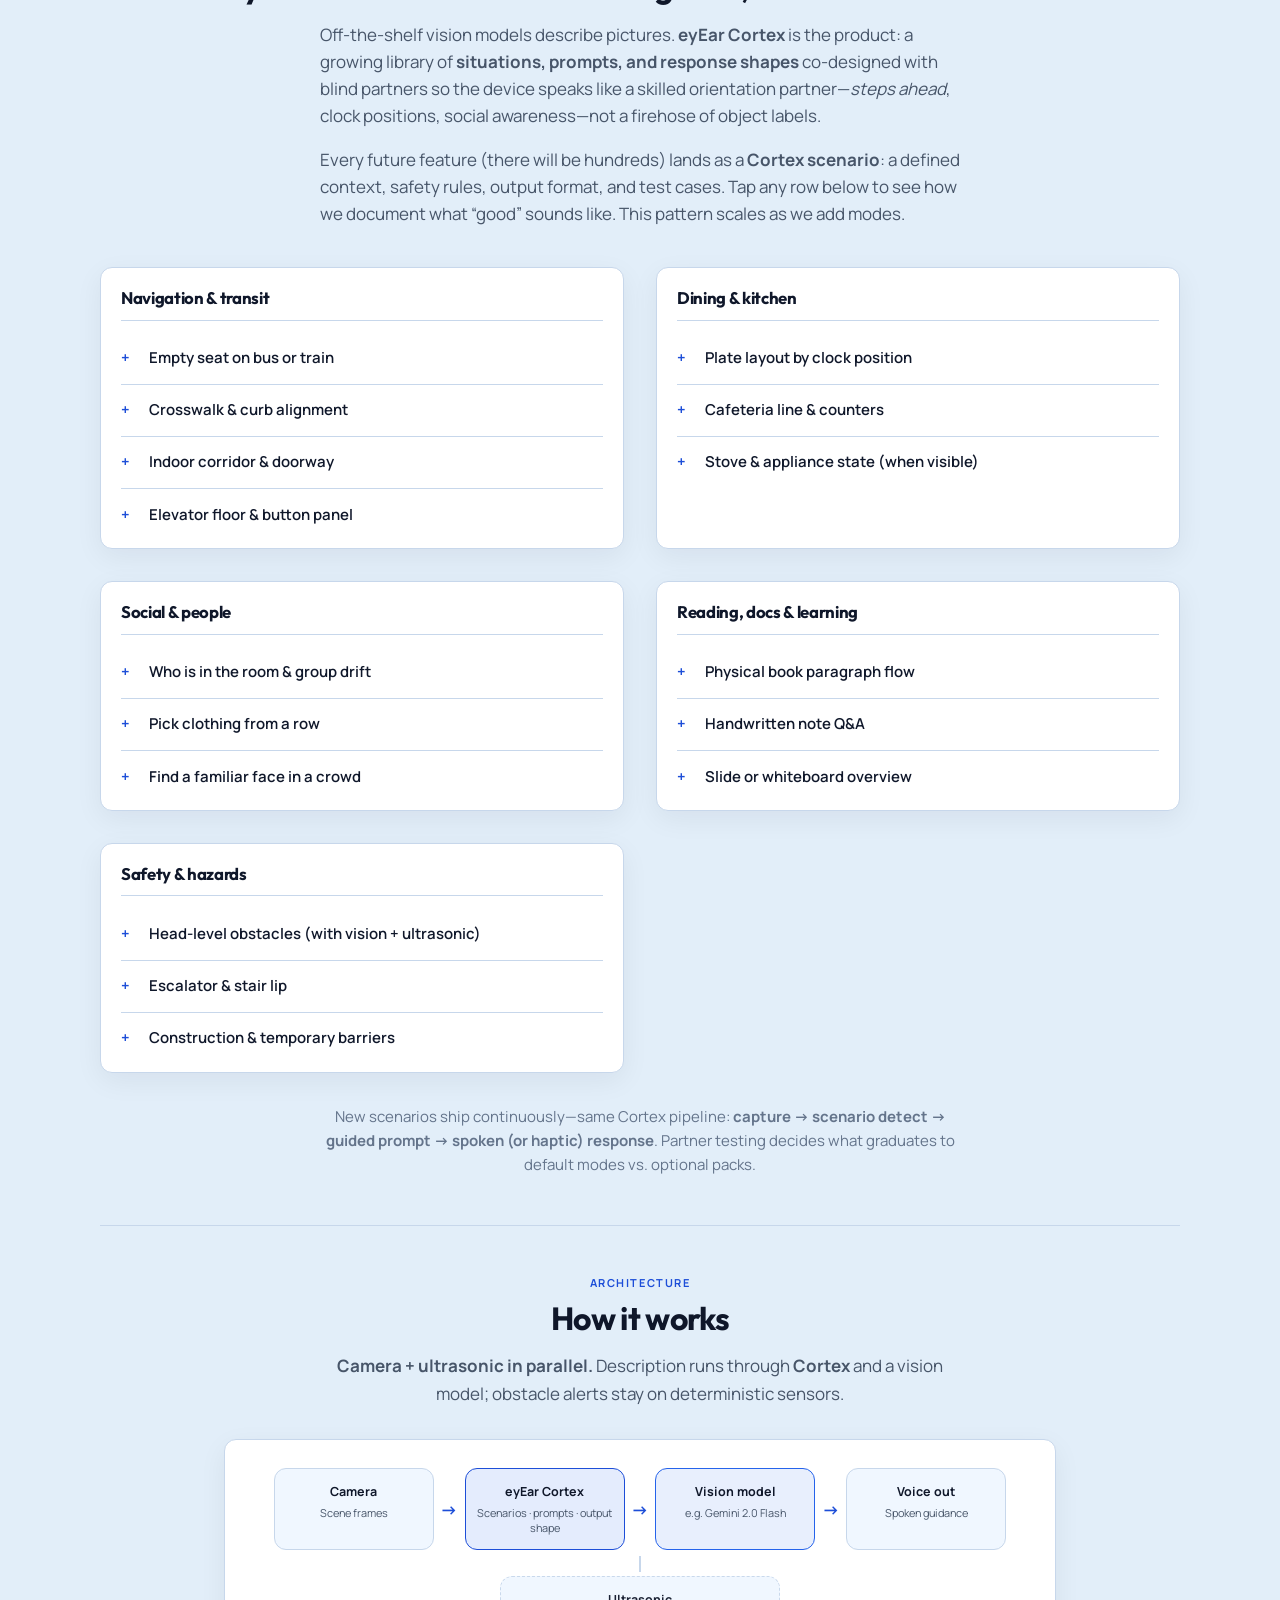
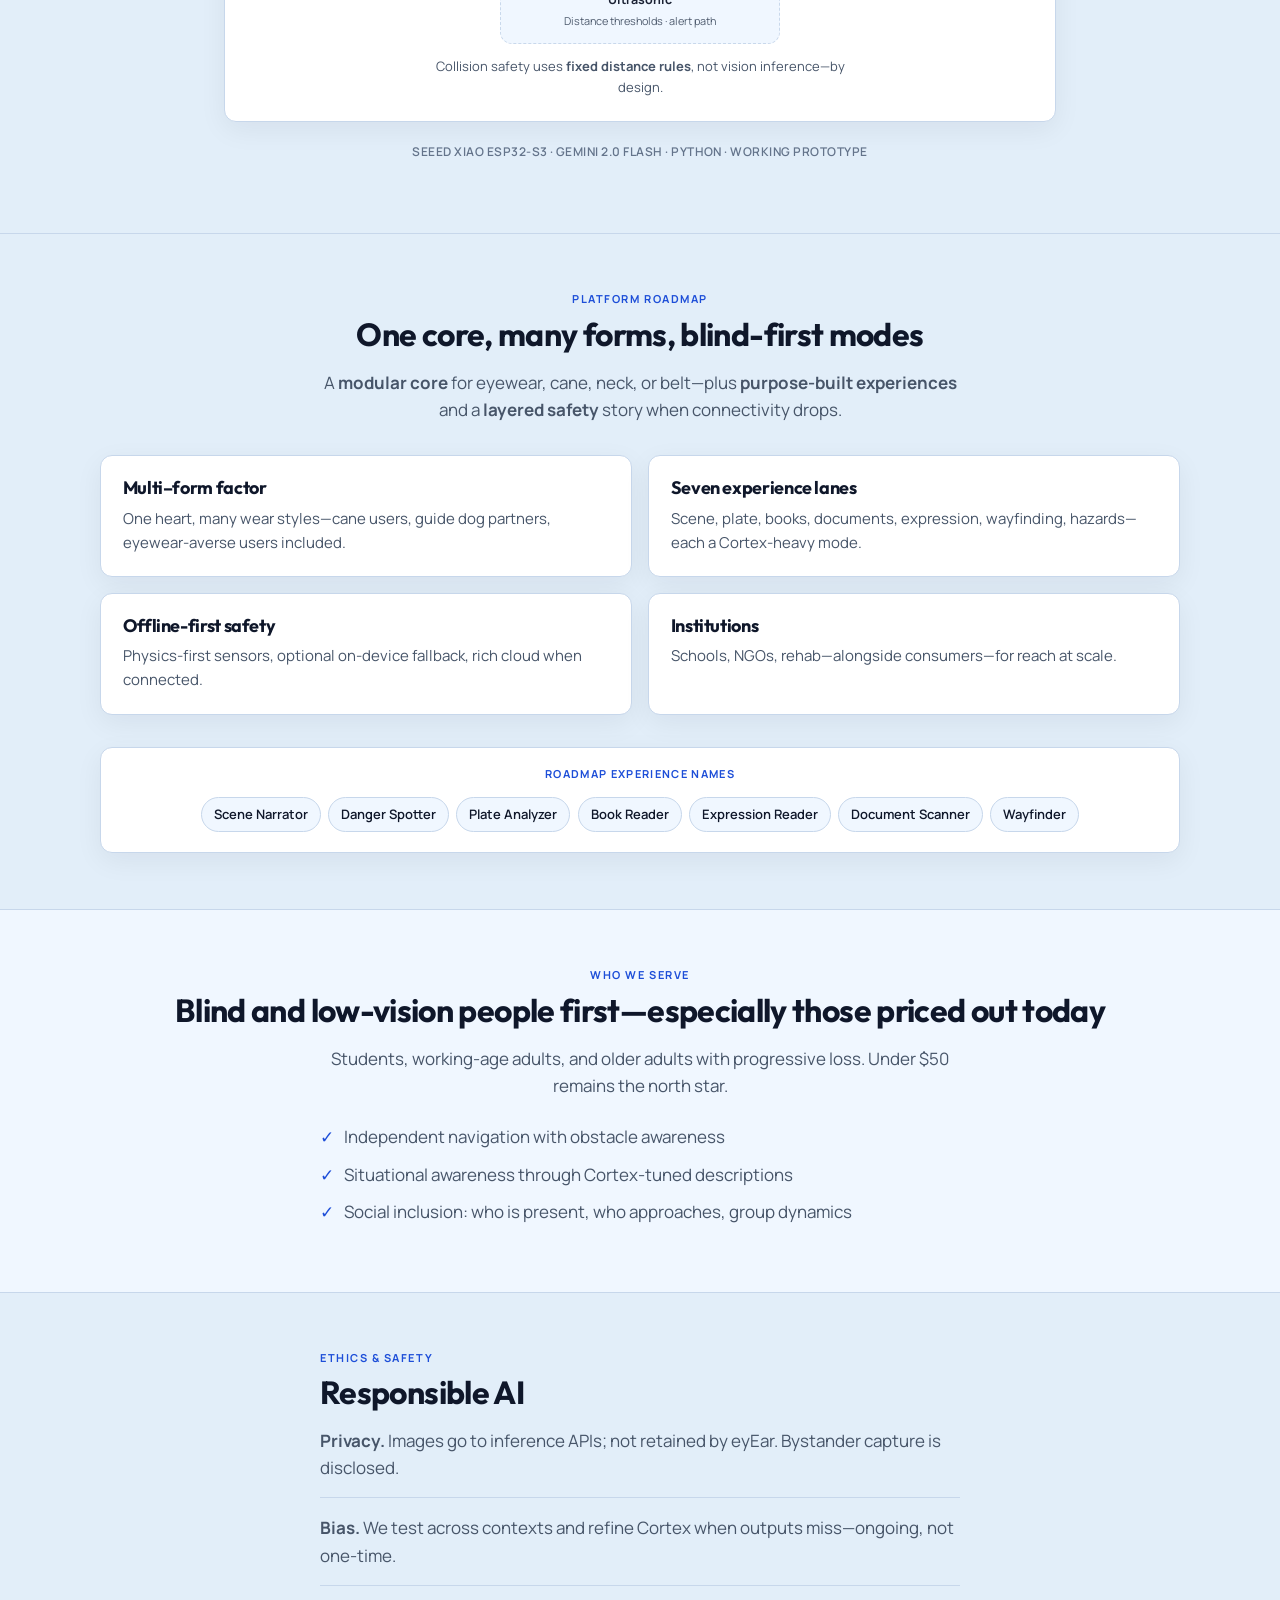
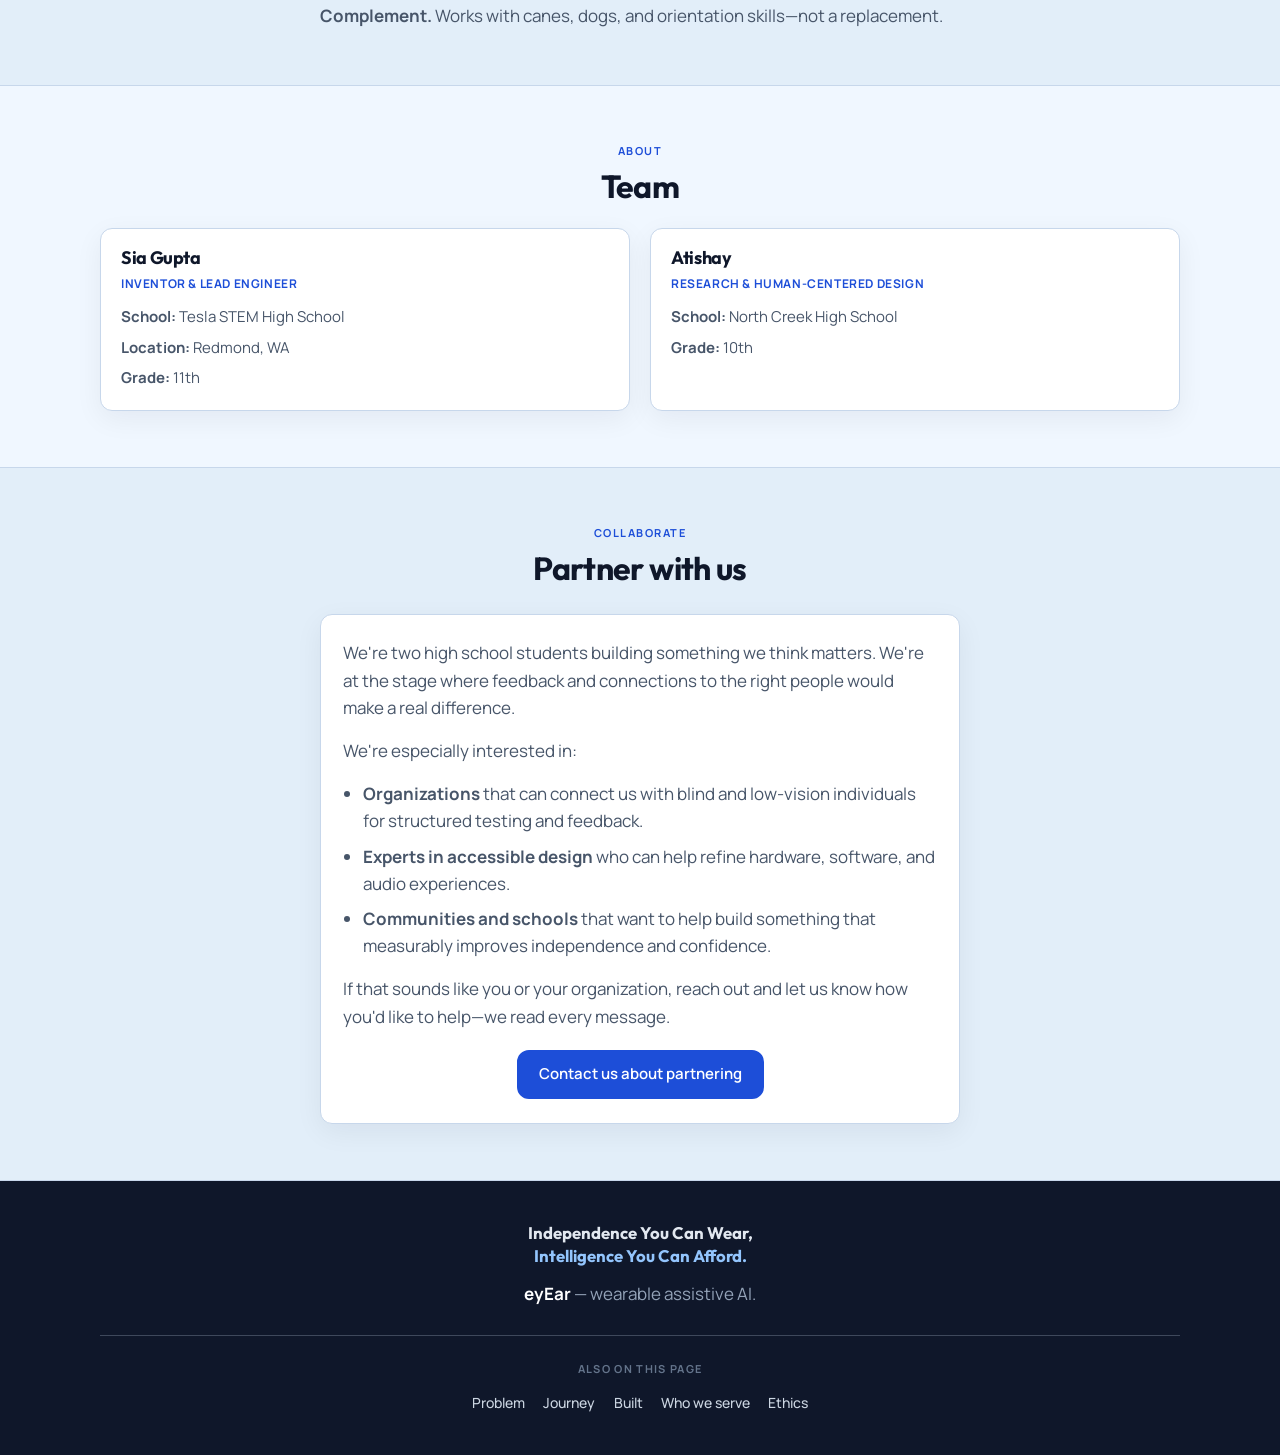
==== commit 10e772fd: "Making intro scene more dynamic" ====
--- a/index.html
+++ b/index.html
@@ -46,6 +46,7 @@
     </header>
 
     <main id="main">
+      <div class="hero__scan" aria-hidden="true"></div>
       <section class="hero" aria-labelledby="hero-title">
         <div class="wrap hero__layout">
           <div class="hero__copy">
--- a/styles.css
+++ b/styles.css
@@ -323,6 +323,50 @@
   border-bottom: 1px solid var(--line);
 }
 
+/* Scan line — fixed so it sweeps the full viewport top to bottom */
+.hero__scan {
+  position: fixed;
+  left: 0;
+  right: 0;
+  top: 0;
+  height: 2px;
+  background: linear-gradient(
+    90deg,
+    transparent 0%,
+    rgba(37, 99, 235, 0.5) 15%,
+    #60a5fa 50%,
+    rgba(37, 99, 235, 0.5) 85%,
+    transparent 100%
+  );
+  box-shadow: 0 0 10px rgba(96, 165, 250, 0.9), 0 0 28px rgba(37, 99, 235, 0.4);
+  pointer-events: none;
+  z-index: 200;
+  animation: heroScan 2s cubic-bezier(0.4, 0, 0.55, 1) 0.2s forwards;
+}
+
+@keyframes heroScan {
+  0%   { transform: translateY(0);     opacity: 0; }
+  3%   { opacity: 1; }
+  92%  { opacity: 1; }
+  100% { transform: translateY(100vh); opacity: 0; }
+}
+
+/* Clip-path reveal — hero content is hidden below the scan line, revealed above it */
+.hero {
+  clip-path: inset(0 0 100% 0);
+  animation: heroClipReveal 2s cubic-bezier(0.4, 0, 0.55, 1) 0.32s both;
+}
+
+@keyframes heroClipReveal {
+  from { clip-path: inset(0 0 100% 0); }
+  to   { clip-path: inset(0 0 0% 0); }
+}
+
+@media (prefers-reduced-motion: reduce) {
+  .hero__scan { display: none; }
+  .hero { clip-path: none; animation: none; }
+}
+
 .hero__layout {
   display: grid;
   gap: 2.5rem;
@@ -594,6 +638,17 @@
   width: 100%;
   height: auto;
   object-fit: cover;
+}
+
+/* Hero device image — crop whitespace, cap height so callout stays in view */
+.hero__aside .device-img {
+  max-height: 400px;
+}
+
+.hero__aside .device-img img {
+  height: 400px;
+  object-fit: cover;
+  object-position: center 50%;
 }
 
 /* Placeholders */
